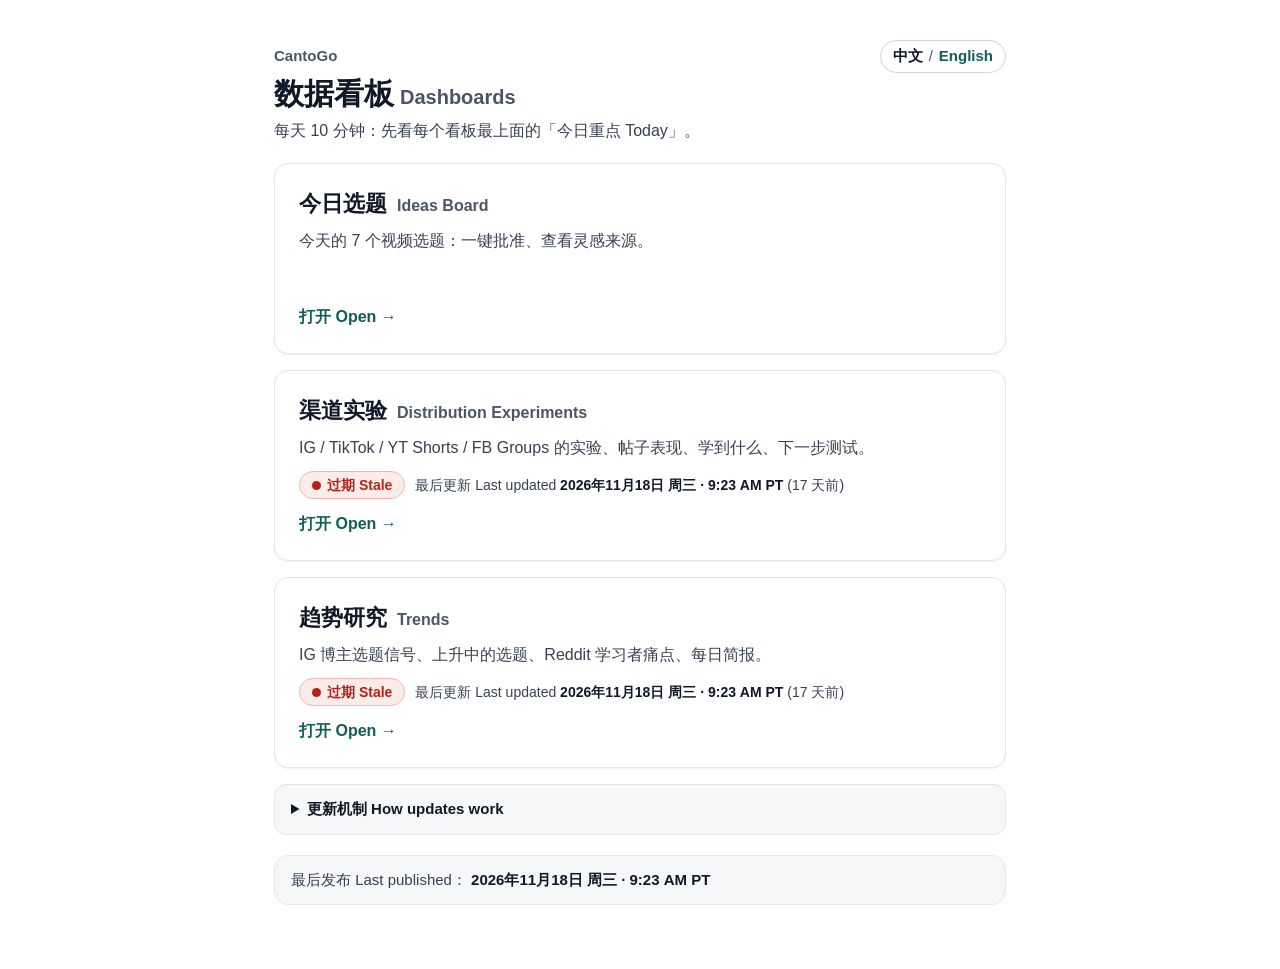
==== index.html @ 431ea329 "Update dashboards 2026-11-18 11:23" ====
<!doctype html>
<html lang="zh-Hans">
<head>
<meta charset="utf-8">
<meta name="robots" content="noindex,nofollow">
<meta name="viewport" content="width=device-width,initial-scale=1">
<link rel="icon" href="data:,">
<meta name="cg-published" content="2026-11-18T09:23:24-08:00">
<meta name="cg-page" content="index">
<title>CantoGo 数据看板 Dashboards</title>
<style>
/* CantoGo shared UI v2 — same block is inlined in both dashboards (trends + distribution) */
:root{
  --bg:#ffffff; --bg2:#f6f7f9; --bg3:#eef1f4; --line:#e2e6eb; --line2:#cfd5dc;
  --text:#111827; --text2:#374151; --muted:#4b5563;            /* muted = 7.6:1 on white */
  --accent:#0f766e; --accent-ink:#115e59; --accent-soft:#e7f5f3;  /* 5.5:1 */
  --hi:#166534; --hi-bg:#dcfce7; --hi-line:#86efac;
  --md:#92400e; --md-bg:#fef3c7; --md-line:#fcd34d;
  --lo:#374151; --lo-bg:#eef1f4; --lo-line:#cfd5dc;
  --red:#b42318; --red-bg:#fdecea; --blue:#1e40af; --blue-bg:#e0e7ff; --violet:#5b21b6; --violet-bg:#ede9fe;
  --r:14px; --shadow:0 1px 2px rgba(16,24,40,.06),0 1px 3px rgba(16,24,40,.04);
  --font:-apple-system,BlinkMacSystemFont,"PingFang SC","Hiragino Sans GB","Microsoft YaHei","Noto Sans CJK SC","Noto Sans SC","Segoe UI",Roboto,"Helvetica Neue",Arial,sans-serif;
}
*{box-sizing:border-box}
html{scroll-padding-top:var(--navh,60px);overflow-x:clip;  /* --navh = live sticky-nav height, set by UI.initNav; section padding-top gives the gap */
  -webkit-text-size-adjust:100%}
@media (prefers-reduced-motion:no-preference){html{scroll-behavior:smooth}}
body{margin:0;background:var(--bg);color:var(--text);font:16px/1.65 var(--font);overflow-x:clip}
a{color:var(--accent-ink);text-decoration:underline;text-underline-offset:2px;text-decoration-color:rgba(15,118,110,.35)}
a:hover{text-decoration-color:currentColor}
:focus-visible{outline:3px solid #5eead4;outline-offset:2px;border-radius:6px}
.wrap{max-width:1120px;margin:0 auto;padding:0 24px}
/* header */
.hdr{padding:28px 0 18px}
.hdr .row{display:flex;flex-wrap:wrap;gap:16px 24px;align-items:flex-start;justify-content:space-between}
.hdr .kicker{font-size:15px;color:var(--muted);font-weight:600}
.hdr h1{margin:2px 0 4px;font-size:30px;line-height:1.25;letter-spacing:-.01em}
.hdr h1 small{font-size:20px;color:var(--muted);font-weight:600;margin-left:6px}
.hdr p.lead{margin:0;color:var(--text2);max-width:640px}
.updated{background:var(--accent-soft);border:1px solid #b7e1db;border-radius:var(--r);padding:12px 16px;min-width:260px}
.updated .l{font-size:14px;color:var(--accent-ink);font-weight:700}
.updated .v{font-size:22px;font-weight:800;line-height:1.3;color:var(--text)}
.updated .s{font-size:14px;color:var(--muted)}
.updated .s.stale{color:var(--red);font-weight:700}
.hdr .links{display:flex;flex-wrap:wrap;gap:8px 18px;margin-top:12px;font-size:15px}
/* sticky nav */
.nav{position:sticky;top:0;z-index:20;background:rgba(255,255,255,.97);backdrop-filter:saturate(1.4) blur(6px);border-bottom:1px solid var(--line);border-top:1px solid var(--line)}
.nav .wrap{display:flex;align-items:center;gap:12px}
.tabs{display:flex;gap:4px;overflow-x:auto;scrollbar-width:none;flex:1;padding:8px 0;touch-action:pan-x pan-y;-webkit-overflow-scrolling:touch}
.tabs::-webkit-scrollbar{display:none}
.tabs a{flex:none;text-decoration:none;color:var(--text2);font-size:15px;font-weight:600;padding:8px 14px;border-radius:999px;white-space:nowrap}
.tabs a:hover{background:var(--bg2)}
.tabs a.on{background:var(--text);color:#fff}
.nav input[type=search]{width:260px;flex:none}
/* sections */
main{padding-bottom:72px}
section.sec{padding-top:44px}
.sec>h2{font-size:24px;line-height:1.3;margin:0 0 6px;letter-spacing:-.01em;display:flex;align-items:baseline;gap:10px;flex-wrap:wrap}
.sec>h2 .en{font-size:17px;color:var(--muted);font-weight:600}
.sec>.sub{color:var(--text2);margin:0 0 18px;max-width:760px}
h3{font-size:19px;line-height:1.35;margin:0}
.muted{color:var(--muted)} .small{font-size:14px} .nowrap{white-space:nowrap}
/* today */
.today{border:2px solid var(--accent);border-radius:18px;padding:22px 24px;background:linear-gradient(180deg,#f0faf8 0,#fff 120px)}
.today>h2{margin:0 0 4px;font-size:26px;display:flex;gap:10px;align-items:baseline;flex-wrap:wrap}
.today>h2 .en{font-size:18px;color:var(--muted);font-weight:600}
.today ol{list-style:none;margin:14px 0 0;padding:0;display:grid;gap:12px}
.today li{display:grid;grid-template-columns:40px 1fr;gap:12px;align-items:start;background:#fff;border:1px solid var(--line);border-radius:12px;padding:14px 16px}
.today .num{width:34px;height:34px;border-radius:50%;background:var(--accent);color:#fff;font-weight:800;display:flex;align-items:center;justify-content:center;font-size:17px}
.lab{font-size:14px;font-weight:700;color:var(--accent-ink);letter-spacing:.02em}
.today .tx{font-size:17px;line-height:1.6;color:var(--text)}
.today .tx b{font-weight:800}
.today .go{font-size:14px;margin-left:6px;white-space:nowrap}
/* KPI */
.kpis{display:grid;grid-template-columns:repeat(auto-fit,minmax(200px,1fr));gap:14px}
.kpi{border:1px solid var(--line);border-radius:var(--r);padding:16px 18px;background:#fff;box-shadow:var(--shadow)}
.kpi .t{font-size:15px;color:var(--text2);font-weight:700}
.kpi .n{font-size:34px;font-weight:800;line-height:1.2;margin:4px 0 2px;letter-spacing:-.02em}
.kpi .d{font-size:14px;color:var(--muted)}
/* cards */
.cards{display:grid;grid-template-columns:repeat(auto-fill,minmax(330px,1fr));gap:16px}
.card{border:1px solid var(--line);border-radius:var(--r);background:#fff;padding:18px 20px;box-shadow:var(--shadow);display:flex;flex-direction:column;gap:10px;min-width:0}
.card .top{display:flex;justify-content:space-between;align-items:flex-start;gap:10px}
.card .top h3 .en{display:block;font-size:15px;color:var(--muted);font-weight:600}
.card .why{color:var(--text2)}
.card.hl{border-left:5px solid var(--accent)}
.stats{display:grid;grid-template-columns:repeat(3,minmax(0,1fr));gap:10px;background:var(--bg2);border-radius:10px;padding:12px}
.stats .v{font-size:20px;font-weight:800;line-height:1.25}
.stats .k{font-size:14px;color:var(--muted);line-height:1.35}
.big{font-size:20px;font-weight:800}
.up{color:var(--hi)} .down{color:var(--red)}
/* badges: color + text + icon, never color alone */
.badge{display:inline-flex;align-items:center;gap:5px;border-radius:999px;padding:3px 11px;font-size:14px;font-weight:700;white-space:nowrap;border:1px solid transparent;line-height:1.45}
.sig-High{background:var(--hi-bg);color:var(--hi);border-color:var(--hi-line)}
.sig-Medium{background:var(--md-bg);color:var(--md);border-color:var(--md-line)}
.sig-Low{background:var(--lo-bg);color:var(--lo);border-color:var(--lo-line)}
.bars{font-size:12px;letter-spacing:-1px}
.b-good{background:var(--hi-bg);color:var(--hi);border-color:var(--hi-line)}
.b-warn{background:var(--md-bg);color:var(--md);border-color:var(--md-line)}
.b-bad{background:var(--red-bg);color:var(--red);border-color:#f5b5ae}
.b-neutral{background:var(--lo-bg);color:var(--lo);border-color:var(--lo-line)}
.b-blue{background:var(--blue-bg);color:var(--blue);border-color:#c7d2fe}
.b-violet{background:var(--violet-bg);color:var(--violet);border-color:#ddd6fe}
.b-new{background:#fee2e2;color:#991b1b;border-color:#fca5a5}
.tags{display:flex;flex-wrap:wrap;gap:6px}
/* tooltip: hover or tap/focus */
.tip{display:inline-flex;align-items:center;justify-content:center;width:20px;height:20px;border-radius:50%;background:var(--bg3);color:var(--text2);font-size:13px;font-weight:800;cursor:help;position:relative;vertical-align:1px;font-style:normal;margin-left:3px}
.tip:hover::after,.tip:focus::after{content:attr(data-tip);position:absolute;left:50%;top:26px;transform:translateX(-50%);width:max-content;max-width:280px;background:var(--text);color:#fff;font-size:14px;font-weight:500;line-height:1.5;padding:9px 12px;border-radius:8px;z-index:30;white-space:normal;text-align:left}
.tip.tip-l::after{left:-6px;transform:none}   /* set by UI JS when the tip is near the left/right edge */
.tip.tip-r::after{left:auto;right:-6px;transform:none}
@media (max-width:640px){  /* phones: tooltip becomes a bottom sheet inside the viewport, never widens the page */
  .tip:hover::after,.tip:focus::after{position:fixed;left:16px;right:16px;top:auto;bottom:16px;transform:none;width:auto;max-width:none;z-index:40;box-shadow:0 4px 16px rgba(0,0,0,.25)}
}
.legend{background:var(--bg2);border:1px solid var(--line);border-radius:12px;padding:12px 16px;font-size:15px;color:var(--text2);margin:0 0 18px}
.legend summary{font-weight:700;color:var(--text);cursor:pointer}
.legend ul{margin:8px 0 0;padding-left:20px}
.legend li{margin:3px 0}
/* toolbar + inputs */
.toolbar{display:flex;flex-wrap:wrap;gap:10px;align-items:center;margin:0 0 16px}
input[type=search],select{max-width:100%;font:inherit;font-size:16px;border:1px solid var(--line2);border-radius:10px;padding:9px 12px;background:#fff;color:var(--text);min-height:44px}
input[type=search]{min-width:220px;flex:1}
.seg{display:inline-flex;border:1px solid var(--line2);border-radius:10px;overflow:hidden}
.seg button{font:inherit;font-size:15px;font-weight:600;border:0;background:#fff;color:var(--text2);padding:9px 14px;cursor:pointer;min-height:44px;border-right:1px solid var(--line2)}
.seg button:last-child{border-right:0}
.seg button.on{background:var(--text);color:#fff}
label.chk{display:inline-flex;gap:8px;align-items:center;font-size:15px;color:var(--text2);cursor:pointer;min-height:44px}
label.chk input{width:18px;height:18px}
.count{font-size:15px;color:var(--muted)}
.btn{font:inherit;font-size:15px;font-weight:700;border:1px solid var(--line2);background:#fff;color:var(--text);border-radius:10px;padding:10px 18px;cursor:pointer;min-height:44px}
.btn:hover{border-color:var(--accent);color:var(--accent-ink)}
.more{display:flex;justify-content:center;margin-top:16px}
/* details */
details.ev{border-top:1px solid var(--line);padding-top:10px}
details.ev summary,details.fold summary{cursor:pointer;font-weight:700;color:var(--accent-ink);font-size:15px;min-height:32px;list-style-position:inside}
details.fold{border:1px solid var(--line);border-radius:var(--r);padding:12px 16px;background:#fff;margin-top:16px}
.evl{list-style:none;margin:10px 0 0;padding:0}
.evl li{padding:10px 0;border-bottom:1px solid var(--bg3);font-size:15px}
.evl li:last-child{border-bottom:0}
.evl .meta{font-size:14px;color:var(--muted)}
.evl h4{margin:12px 0 2px;font-size:14px;color:var(--text2)}
/* tables */
.tw{border:1px solid var(--line);border-radius:var(--r);overflow:auto;background:#fff}
table.t{width:100%;border-collapse:collapse;font-size:15px}
.t th,.t td{text-align:left;padding:11px 14px;border-bottom:1px solid var(--line);vertical-align:top}
.t th{background:var(--bg2);font-weight:700;color:var(--text2);font-size:14px;white-space:nowrap;position:sticky;top:0;z-index:1}
.t th[data-k]{cursor:pointer;user-select:none}
.t th[data-k]::after{content:" ↕";color:#9ca3af}
.t th.asc::after{content:" ↑";color:var(--text)} .t th.desc::after{content:" ↓";color:var(--text)}
.t tr:hover td{background:#fafbfc}
.t td.num{white-space:nowrap;font-variant-numeric:tabular-nums}
/* chart */
.panel{border:1px solid var(--line);border-radius:var(--r);background:#fff;padding:18px 20px;box-shadow:var(--shadow)}
.panel h3{margin-bottom:4px}
.chartbox{position:relative;width:100%;height:320px;overflow:hidden}  /* Chart.js responsive+maintainAspectRatio:false needs a fixed-height parent, else it grows forever */
.chartbox>canvas{display:block}
.chartbox:has(>.empty){height:auto}
.keyrow{display:flex;flex-wrap:wrap;gap:8px 18px;font-size:14px;color:var(--text2);margin:6px 0 10px}
.keyrow i{display:inline-block;width:14px;height:14px;border-radius:3px;margin-right:6px;vertical-align:-2px}
/* lists: horizontal bars without a chart lib */
.hbars{display:grid;gap:8px}
.hbar{display:grid;grid-template-columns:minmax(150px,240px) 1fr 44px;gap:12px;align-items:center;font-size:15px}
.hbar .track,.hbar .fill{display:block}
.hbar .track{background:var(--bg3);border-radius:6px;height:14px;overflow:hidden}
.hbar .fill{background:var(--accent);height:100%;border-radius:6px}
.hbar .n{text-align:right;font-weight:700;font-variant-numeric:tabular-nums}
/* timeline */
.tline{display:grid;gap:14px}
.tline .it{border-left:4px solid var(--line2);padding:4px 0 4px 16px}
.tline .it.good{border-left-color:var(--hi-line)} .tline .it.warn{border-left-color:var(--md-line)} .tline .it.bad{border-left-color:#f5b5ae}
.tline .dt{font-size:14px;color:var(--muted);display:flex;gap:8px;align-items:center;flex-wrap:wrap}
.empty{border:1px dashed var(--line2);border-radius:var(--r);padding:18px;color:var(--text2);background:var(--bg2)}
.note{background:var(--bg2);border-radius:10px;padding:10px 14px;color:var(--text2);font-size:15px}
.callout{background:var(--accent-soft);border-radius:10px;padding:10px 14px;color:var(--accent-ink);font-size:15px}
.grid2{display:grid;grid-template-columns:1fr 1fr;gap:16px}
footer.ft{border-top:1px solid var(--line);margin-top:56px;padding:18px 0 40px;color:var(--muted);font-size:14px}
mark{background:#fef08a;color:inherit;border-radius:3px}
/* post thumbnails (2026-10-10): fixed 4:5 frames (no layout shift); strips scroll sideways only */
.th{flex:none;display:flex;flex-direction:column;gap:6px;width:124px;min-width:0;text-decoration:none;color:var(--text);scroll-snap-align:start}
.th[hidden]{display:none}
.th-f{display:block;position:relative;width:100%;aspect-ratio:4/5;border-radius:10px;overflow:hidden;background:var(--bg3);border:1px solid var(--line)}
.th-f>img{display:block;width:100%;height:100%;object-fit:cover}
a.th:hover .th-f,a.th:focus-visible .th-f{border-color:var(--accent);box-shadow:0 0 0 2px #99e6da}
a.th:focus-visible{outline:none}
.th-meta{display:flex;flex-direction:column;font-size:13px;line-height:1.35;min-width:0}
.th-h{font-weight:700;overflow:hidden;text-overflow:ellipsis;white-space:nowrap}
.th-p{font-weight:700;color:var(--text2)} .th-p.up{color:var(--hi)} .th-p.down{color:var(--red)}
.th-d{color:var(--muted)}
.th-ph{position:absolute;inset:0;display:flex;flex-direction:column;align-items:center;justify-content:center;gap:4px;padding:8px;text-align:center;background:linear-gradient(160deg,#f0faf8,#eef1f4);color:var(--muted)}
.th-ph-i{width:30px;height:30px;border-radius:50%;background:#fff;border:1px solid var(--line2);display:flex;align-items:center;justify-content:center;font-size:12px;color:var(--accent-ink)}
.th-ph-h{font-size:12px;font-weight:700;color:var(--text2);overflow-wrap:anywhere;max-width:100%;line-height:1.3}
.th-ph-n{font-size:11px}
.thstrip{display:flex;gap:10px;overflow-x:auto;overflow-y:hidden;overscroll-behavior-x:contain;scroll-snap-type:x proximity;scroll-padding-inline:2px;padding:2px 2px 10px;max-width:100%;min-width:0;scrollbar-width:thin}
.th-more{flex:none;width:92px;aspect-ratio:4/5;align-self:flex-start;display:flex;flex-direction:column;align-items:center;justify-content:center;gap:2px;border:1px dashed var(--line2);border-radius:10px;background:#fff;color:var(--accent-ink);font:inherit;font-size:13px;font-weight:700;cursor:pointer;line-height:1.35;padding:6px}
.th-more:hover{border-color:var(--accent)} .th-more b{font-size:20px;line-height:1.2} .th-more .e{color:var(--muted);font-weight:600;font-size:12px}
.th-s{width:56px;gap:0} .th-s .th-f{border-radius:8px}
.th-s .th-ph{padding:3px} .th-s .th-ph-i,.th-s .th-ph-n{display:none} .th-s .th-ph-h{font-size:9px}
.pv{display:grid;grid-template-columns:112px minmax(0,1fr);gap:14px;align-items:start}
.pv>.th{width:100%}
.tdpv{display:flex;gap:14px;align-items:flex-start}
.tdpv>.th{width:76px}
.thlab{font-size:14px;color:var(--text2);font-weight:700;margin-bottom:-2px}
@media (max-width:640px){ .th{width:112px} .th-s{width:52px} .pv{grid-template-columns:96px minmax(0,1fr);gap:12px} .tdpv>.th{width:64px} }
/* responsive */
.mobile-only{display:none}
@media (max-width:820px){
  .grid2{grid-template-columns:1fr}
  .nav .wrap{flex-wrap:wrap;gap:0}
  .tabs{flex:1 1 100%;min-width:0}
  .nav input[type=search]{width:100%;margin:0 0 8px}
}
@media (max-width:640px){
  .wrap{padding:0 16px}
  .hdr h1{font-size:25px} .hdr h1 small{display:block;margin:0;font-size:17px}
  .updated{width:100%} .updated .v{font-size:19px}
  .nav input[type=search]{display:none}
  .mobile-only{display:block}
  .today{padding:16px}
  .today li{grid-template-columns:32px 1fr;padding:12px}
  .today .num{width:28px;height:28px;font-size:15px}
  .cards{grid-template-columns:1fr}
  .sec>h2{font-size:22px}
  section.sec{padding-top:36px}
  .kpis{grid-template-columns:1fr 1fr;gap:10px}
  .kpi{padding:12px 14px} .kpi .n{font-size:26px}
  .stats{grid-template-columns:repeat(2,minmax(0,1fr))}
  .hbar{grid-template-columns:1fr 40px;gap:4px 10px}
  .hbar .lbl{grid-column:1/-1}
  /* tables become stacked cards */
  table.t.stack,table.t.stack tbody{display:block;width:100%}
  table.t.stack thead{display:none}
  table.t.stack tr{display:block;border-bottom:1px solid var(--line);padding:10px 4px}
  table.t.stack td{display:grid;grid-template-columns:104px minmax(0,1fr);overflow-wrap:anywhere;gap:10px;border:0;padding:4px 10px}
  table.t.stack td::before{content:attr(data-label);font-size:14px;color:var(--muted);font-weight:700}
  .tw{overflow:visible}
  .toolbar>*{flex:1 1 100%}
  .seg{display:flex} .seg button{flex:1}
}
/* ---- freshness header, data-as-of chips, language toggle, update explainer (i18n 2026-10-11) ---- */
.updated{min-width:290px;max-width:420px}
.updated .fr-top{display:flex;align-items:center;gap:8px;flex-wrap:nowrap;white-space:nowrap;margin-bottom:4px;height:28px}
.updated .v{min-height:1.3em}
.fbadge{display:inline-flex;align-items:center;gap:6px;border-radius:999px;padding:2px 12px;font-size:14px;font-weight:800;line-height:22px;border:1px solid transparent;white-space:nowrap}
.fbadge::before{content:"";width:9px;height:9px;border-radius:50%;background:currentColor}
.fbadge.f-fresh{background:var(--hi-bg);color:var(--hi);border-color:var(--hi-line)}
.fbadge.f-late{background:var(--md-bg);color:var(--md);border-color:var(--md-line)}
.fbadge.f-stale{background:var(--red-bg);color:var(--red);border-color:#f5b5ae}
.fbadge.f-unknown{background:var(--lo-bg);color:var(--lo);border-color:var(--lo-line)}
.updated .ago{font-size:14px;color:var(--text2);min-height:23.1px;min-height:1lh}
.updated .nx{font-size:14px;color:var(--text2);margin-top:6px;border-top:1px dashed #b7e1db;padding-top:6px;min-height:30.1px;min-height:calc(1lh + 7px)}
.updated .nx b{color:var(--text)}
.updated .pend{font-size:13px;color:var(--md);font-weight:700}
.asof{display:flex;flex-wrap:wrap;gap:6px 8px;margin:4px 0 12px;min-height:26px}
.asof .chip{display:inline-flex;align-items:baseline;gap:5px;flex-wrap:wrap;background:var(--bg2);border:1px solid var(--line);border-radius:999px;padding:2px 11px;font-size:13px;line-height:20px;color:var(--text2);max-width:100%}
.asof .chip b{color:var(--text);font-weight:700}
.asof .chip .n{color:var(--muted)}
.hdr .asof{margin:10px 0 0}
.lang{display:inline-flex;align-items:center;gap:6px;border:1px solid var(--line2);border-radius:999px;padding:3px 12px;font-size:15px;font-weight:700;background:#fff;white-space:nowrap}
.lang a{text-decoration:none;color:var(--accent-ink)} .lang a:hover{text-decoration:underline}
.lang [aria-current]{color:var(--text)}
.lang .sep{color:var(--muted);font-weight:400}
.toprow{display:flex;justify-content:space-between;align-items:center;gap:12px;flex-wrap:wrap}
details.howup{background:var(--bg2);border:1px solid var(--line);border-radius:12px;padding:12px 16px;font-size:15px;color:var(--text2);margin:14px 0}
details.howup summary{font-weight:700;color:var(--text);cursor:pointer}
details.howup ul{margin:8px 0 0;padding-left:20px} details.howup li{margin:3px 0}
details.howup p{margin:8px 0 0}
footer.ft details.howup{margin:0 0 12px;font-size:14px}
@media (max-width:640px){ .updated{max-width:none} }
/* English pages: Latin fonts first (CJK fonts render ’ “ ” as full-width), CJK fonts kept as fallback for vocab examples */
html[lang="en"]{--font:-apple-system,BlinkMacSystemFont,"Segoe UI",Roboto,"Helvetica Neue",Arial,"Noto Sans","Liberation Sans","DejaVu Sans","PingFang TC","PingFang SC","Hiragino Sans GB","Microsoft JhengHei","Microsoft YaHei","Noto Sans CJK TC","Noto Sans CJK SC",sans-serif}

/* render gate: see the <head> script; <main> becomes visible once the page script has run */
html.cg-pending main.wrap{visibility:hidden}
/* CLS fix 2026-10-11: #freshBox is filled by UI.freshness after load; its content width differs by language
   (zh date line ~381px vs en ~318px). With a content-sized box the zh header row overflowed (640 + 24 + 415 > 1072)
   and the box wrapped under the title after load (CLS 0.11-0.16). Fixed width = layout decided before JS runs. */
@media (min-width:641px){
  .hdr .row > div:first-child{flex:1 1 360px;min-width:0}
  .hdr .row > .updated{box-sizing:border-box;flex:0 0 430px;width:430px;min-width:0;max-width:none}
}

.lwrap{max-width:780px;margin:0 auto;padding:40px 24px 64px}
.lwrap h1{margin:2px 0 6px;font-size:30px;line-height:1.25} .lwrap h1 small{font-size:20px;color:var(--muted);font-weight:600;margin-left:6px}
p.lead{margin:0 0 18px;color:var(--text2)}
.intro{background:var(--accent-soft);border:1px solid #b7e1db;border-radius:14px;padding:14px 18px;margin:0 0 18px;color:var(--text2)}
.intro p{margin:0 0 8px} .intro p:last-child{margin:0}
a.card{display:block;border:1px solid var(--line);border-radius:14px;padding:22px 24px;margin:16px 0;text-decoration:none;color:inherit;box-shadow:0 1px 2px rgba(16,24,40,.06);transition:border-color .15s}
a.card:hover,a.card:focus-visible{border-color:var(--accent);outline:none;box-shadow:0 0 0 3px #99e6da}
a.card h2{margin:0 0 6px;font-size:22px;display:flex;align-items:baseline;gap:10px;flex-wrap:wrap}
a.card h2 .en{font-size:16px;color:var(--muted);font-weight:600}
a.card p{margin:0;color:var(--text2)}
a.card .go{display:inline-block;margin-top:12px;font-weight:700;color:var(--accent-ink)}
.cfresh{display:flex;flex-wrap:wrap;align-items:center;gap:6px 10px;margin:10px 0 0;font-size:14px;color:var(--text2);min-height:28px}
.cfresh b{color:var(--text)}
.pub{margin-top:20px;background:var(--bg2);border:1px solid var(--line);border-radius:14px;padding:12px 16px;font-size:15px;color:var(--text2)}
.pub b{color:var(--text)}
@media (max-width:640px){.lwrap{padding:28px 16px 48px} .lwrap h1{font-size:25px} .lwrap h1 small{display:block;margin:0;font-size:17px}}
</style>
</head>
<body><div class="lwrap">
<div class="toprow"><div class="kicker" style="font-size:15px;color:var(--muted);font-weight:600">CantoGo</div><span class="lang" data-i18n-allow aria-label="语言 Language"><span aria-current="page" lang="zh-Hans">中文</span><span class="sep">/</span><a href="en/index.html" hreflang="en" lang="en" data-lang-link="en">English</a></span></div>
<h1>数据看板<small>Dashboards</small></h1>

<p class="lead">每天 10 分钟：先看每个看板最上面的「今日重点 Today」。</p>
<a class="card" href="board.html"><h2>今日选题 <span class="en">Ideas Board</span></h2><p>今天的 7 个视频选题：一键批准、查看灵感来源。</p><div class="cfresh"></div><span class="go">打开 Open →</span></a>
<a class="card" href="distribution.html" data-published="2026-11-18T09:23:24-08:00"><h2>渠道实验 <span class="en">Distribution Experiments</span></h2><p>IG / TikTok / YT Shorts / FB Groups 的实验、帖子表现、学到什么、下一步测试。</p><div class="cfresh"></div><span class="go">打开 Open →</span></a>
<a class="card" href="trends.html" data-published="2026-11-18T09:23:24-08:00"><h2>趋势研究 <span class="en">Trends</span></h2><p>IG 博主选题信号、上升中的选题、Reddit 学习者痛点、每日简报。</p><div class="cfresh"></div><span class="go">打开 Open →</span></a>
<details class="howup"><summary>更新机制 How updates work</summary><ul><li><b>每天自动更新（包括周末）</b>：每天 8:58 AM PT 开始运行，通常 9:30 AM PT 左右上线。</li><li><b>每次运行收集</b>：扫描追踪中的 IG 博主新帖；拉取 @canto.go 的帖子和 Insights；收集 Reddit 学习者痛点（Reddit 存档可能延迟 1–3 天，最新的帖子可能晚一两天才出现）；合并 Drive「CantoGo Live」文件夹里 Google Sheets 的手动修改；然后重新生成中文和英文看板并发布。</li><li><b>在 CantoGo Live Sheets 里的修改</b>会在下一次运行后出现在看板上（通常是第二天早上）。</li><li><b>周末发的帖子</b>会在第二天早上的运行中收进来（周末也照常运行）。</li><li><b>新鲜度标记</b>：<span class="fbadge f-fresh">最新 Fresh</span> 最近一次每日运行之后已发布；<span class="fbadge f-late">延迟 Late</span> 今天的运行超时 3 小时以上；<span class="fbadge f-stale">过期 Stale</span> 错过 2 次或以上每日运行。每个区块的「数据截至」标签显示底层数据的真实时间。</li></ul></details>
<div class="pub">最后发布 Last published： <b id="pubAt">2026年11月18日 周三 · 9:23 AM PT</b></div>
</div>
<script>
/* CantoGo shared UI helpers v2 — same block is inlined in both dashboards */
const UI = (() => {
  const esc = s => String(s ?? "").replace(/[&<>"']/g, c => ({"&":"&amp;","<":"&lt;",">":"&gt;",'"':"&quot;","'":"&#39;"}[c]));
  const fmtN = n => { if (n == null || n === "" || isNaN(+n)) return "—"; n = +n; if (Math.abs(n) >= 1e6) return (n/1e6).toFixed(1).replace(/\.0$/,"")+"M"; if (Math.abs(n) >= 1e4) return Math.round(n/1e3)+"K"; if (Math.abs(n) >= 1e3) return (n/1e3).toFixed(1).replace(/\.0$/,"")+"K"; return String(Math.round(n*100)/100); };
  const snip = (s, n) => { s = String(s || ""); return s.length > n ? s.slice(0, n-1) + "…" : s; };
  const tip = t => `<i class="tip" tabindex="0" role="note" aria-label="${esc(t)}" data-tip="${esc(t)}">?</i>`;
  /* page language, set by assemble.py from i18n.json ("zh" | "en") */
  const LANG = "zh", EN = LANG === "en";
  /* ratio vs a baseline (1.0 = usual) → plain words */
  const vsTxt = (x, who) => {
    if (x == null || isNaN(+x)) return "—";
    /*i18n-keep*/x = +x; who = who || (EN ? "usual" : "平时");
    const p = Math.round((x - 1) * 100);
    if (EN) {
      if (x >= 2) return `${x.toFixed(1).replace(/\.0$/,"")}× ${who}`;
      if (p === 0) return `same as ${who}`;
      return p > 0 ? `${p}% above ${who}` : `${-p}% below ${who}`;
    }
    /*i18n-keep*/if (x >= 2) return `是${who}的 ${x.toFixed(1).replace(/\.0$/,"")} 倍`;
    /*i18n-keep*/if (p === 0) return `和${who}持平`;
    /*i18n-keep*/return p > 0 ? `比${who}高 ${p}%` : `比${who}低 ${-p}%`;
  };
  const vsCls = x => x == null ? "" : (+x >= 1.15 ? "up" : (+x <= 0.85 ? "down" : ""));
  /*i18n-keep*/const SIG = {High:["强","High","▮▮▮"], Medium:["中","Medium","▮▮▯"], Low:["弱","Low","▮▯▯"]};
  const sigBadge = s => { const m = SIG[s] || SIG.Low; return `<span class="badge sig-${esc(s in SIG ? s : "Low")}" title="信号强度 signal strength"><span class="bars" aria-hidden="true">${m[2]}</span>${EN ? m[1] : m[0] + " " + m[1]}</span>`; };
  const badge = (txt, cls) => txt ? `<span class="badge ${cls || "b-neutral"}">${esc(txt)}</span>` : "";
  /* ---- time in Pacific Time + freshness (i18n 2026-10-11) ----
     Schedule: the routine runs EVERY DAY (weekends included) at 8:58 AM PT; pages are usually live by ~9:30 AM PT.
     Badge rule (same text is shown in the tooltip):
       a daily run counts as done when the page was published at/after that day's 8:58 AM PT start;
       a run is "missed" once it is more than 3 h past its ~9:30 AM PT target (i.e. after ~12:30 PM PT) without a publish;
       Fresh = no missed run (published since the most recent daily window; a run < 3 h overdue still counts as Fresh, "pending")
       Late  = exactly 1 missed run (today's run > 3 h overdue)
       Stale = 2+ missed runs. */
  const TZ = "America/Los_Angeles";
  const RUN = {h: 8, m: 58}, LIVE = {h: 9, m: 30}, GRACE_H = 3;
  const _ptFmt = new Intl.DateTimeFormat("en-US", {timeZone: TZ, year: "numeric", month: "numeric", day: "numeric", hour: "numeric", minute: "numeric", hourCycle: "h23", weekday: "short"});
  const WD = ["Sun", "Mon", "Tue", "Wed", "Thu", "Fri", "Sat"];
  function ptParts(d) {
    const o = {}; _ptFmt.formatToParts(d).forEach(p => { o[p.type] = p.value; });
    return {y: +o.year, mo: +o.month, d: +o.day, h: +o.hour % 24, mi: +o.minute, wd: WD.indexOf(o.weekday)};
  }
  /* PT wall-clock → Date (tries PDT/PST offsets; robust across DST) */
  function ptDate(y, mo, d, h, mi) {
    for (const off of [7, 8]) { const t = new Date(Date.UTC(y, mo - 1, d, h + off, mi)); const p = ptParts(t); if (p.h === h && p.d === d) return t; }
    return new Date(Date.UTC(y, mo - 1, d, h + 7, mi));
  }
  const addDays = (p, n) => { const t = new Date(Date.UTC(p.y, p.mo - 1, p.d + n)); return {y: t.getUTCFullYear(), mo: t.getUTCMonth() + 1, d: t.getUTCDate()}; };
  const parseT = v => { if (!v) return null; if (v instanceof Date) return v; const s = String(v);
    if (/^\d{4}-\d\d-\d\d$/.test(s)) { const [y, mo, d] = s.split("-").map(Number); return ptDate(y, mo, d, 12, 0); }   /* date only → noon PT */
    const m = s.match(/^(\d{4})-(\d\d)-(\d\d)[ T](\d\d):(\d\d)(?::\d\d)?\s*PT$/); if (m) return ptDate(+m[1], +m[2], +m[3], +m[4], +m[5]);
    const d = new Date(s); return isNaN(d) ? null : d; };
  /*i18n-keep*/const MON = ["Jan", "Feb", "Mar", "Apr", "May", "Jun", "Jul", "Aug", "Sep", "Oct", "Nov", "Dec"], WDZ = "日一二三四五六";
  const hm = p => `${(p.h % 12) || 12}:${String(p.mi).padStart(2, "0")} ${p.h < 12 ? "AM" : "PM"}`;
  /* fmtPT(date, {time: true|false, year: true|false}) */
  function fmtPT(d, o) {
    o = Object.assign({time: true, year: true}, o || {}); const p = ptParts(d);
    if (EN) return `${WD[p.wd]}, ${MON[p.mo - 1]} ${p.d}${o.year ? ", " + p.y : ""}${o.time ? ", " + hm(p) + " PT" : ""}`;
    /*i18n-keep*/return `${o.year ? p.y + "年" : ""}${p.mo}月${p.d}日 周${WDZ[p.wd]}${o.time ? " · " + hm(p) + " PT" : ""}`;
  }
  const fmtDay = s => { const d = parseT(s); return d ? fmtPT(d, {time: false, year: false}) : String(s || "—"); };
  function ago(d, now) {
    if (!d || isNaN(d)) return "";
    const mins = Math.max(0, ((now || new Date()) - d) / 6e4), h = mins / 60;
    if (EN) { if (mins < 60) return mins < 2 ? "just now" : `${Math.round(mins)} minutes ago`;
      if (h < 48) { const n = Math.round(h); return `${n} hour${n === 1 ? "" : "s"} ago`; }
      const n = Math.floor(h / 24); return `${n} days ago`; }
    /*i18n-keep*/if (mins < 60) return mins < 2 ? "刚刚" : `${Math.round(mins)} 分钟前`;
    /*i18n-keep*/if (h < 48) return `${Math.round(h)} 小时前`;
    /*i18n-keep*/return `${Math.floor(h / 24)} 天前`;
  }
  /* core rule; returns {state: fresh|late|stale|unknown, missed, pending, next, lastTarget} */
  function freshState(pub, now) {
    now = now || new Date(); pub = parseT(pub);
    const n = ptParts(now), today = {y: n.y, mo: n.mo, d: n.d};
    const tgt = p => ptDate(p.y, p.mo, p.d, LIVE.h, LIVE.m), start = p => ptDate(p.y, p.mo, p.d, RUN.h, RUN.m);
    const todayT = tgt(today), tomorrow = addDays(today, 1);
    let day = now >= todayT ? today : addDays(today, -1);   // most recent daily window whose ~9:30 target has passed
    const lastTarget = tgt(day);
    if (!pub) return {state: "unknown", missed: 0, pending: false, next: now < todayT ? todayT : tgt(tomorrow), lastTarget};
    let missed = 0, pending = false;
    for (let k = 0; k < 60 && start(day) > pub; k++, day = addDays(day, -1)) {
      if (now - tgt(day) >= GRACE_H * 36e5) missed++; else pending = true;
    }
    const next = pending ? lastTarget : (now < todayT && pub < start(today) ? todayT : tgt(tomorrow));
    return {state: missed >= 2 ? "stale" : missed === 1 ? "late" : "fresh", missed, pending, next, lastTarget};
  }
  const FL = {fresh: "最新 Fresh", late: "延迟 Late", stale: "过期 Stale", unknown: "未知 Unknown"};
  const freshBadge = (pub, now) => { const st = freshState(pub, now); return `<span class="fbadge f-${st.state}">${FL[st.state]}</span>`; };
  /* header block: <div class="updated" id="freshBox" data-published="ISO"> with .fr-top/.v/.ago/.nx children */
  function freshness(box) {
    if (!box) return;
    const meta = document.querySelector('meta[name="cg-published"]');
    const pubS = box.dataset.published || (meta && meta.content);
    const pub = parseT(pubS), now = new Date(), st = freshState(pub, now);
    const q = s => box.querySelector(s);
    q(".fr-top").innerHTML = `<span class="fbadge f-${st.state}" id="freshBadge" data-state="${st.state}">${FL[st.state]}</span>${tip("新鲜度规则：每天 8:58 AM PT 自动运行（包括周末），通常 9:30 AM PT 左右上线。最新 = 最近一次每日运行之后已经发布（运行超时不到 3 小时仍算最新，显示“今天的更新进行中”）；延迟 = 今天的运行超时 3 小时以上（约 12:30 PM PT 后还没有新发布）；过期 = 错过 2 次或以上每日运行。")}` +
      (st.pending ? ` <span class="pend">今天的更新进行中</span>` : "");   /* on the badge row: keeps the box height fixed (no layout shift) */
    q(".v").textContent = pub ? fmtPT(pub) : "—";
    q(".v").dataset.iso = pub ? pub.toISOString() : "";
    q(".ago").textContent = pub ? `(${ago(pub, now)})` : "";
    const nd = st.next, np = ptParts(nd), sameDay = ptParts(now).d === np.d;
    /*i18n-keep*/q(".nx").innerHTML = `下次更新 <b data-iso="${nd.toISOString()}">${EN ? `${sameDay ? "today, " : ""}${WD[np.wd]}, ${MON[np.mo - 1]} ${np.d} ~9:30 AM PT` : `${sameDay ? "今天 " : ""}${np.mo}月${np.d}日 周${WDZ[np.wd]} 约 9:30 AM PT`}</b>`;
    box.dataset.state = st.state;
  }
  /* "Data as of" chips: items = [[label, valueText, note]] */
  const asof = (el, items) => { if (typeof el === "string") el = document.getElementById(el); if (!el) return;
    el.innerHTML = items.filter(x => x && x[1]).map(x => `<span class="chip">数据截至 <b>${esc(x[0])}</b> ${esc(x[1])}${x[2] ? ` <span class="n">${esc(x[2])}</span>` : ""}</span>`).join(""); };
  /* sticky tabs: highlight the section in view.
     Scroll-safe (2026-10-10 fix): never calls scrollIntoView/scrollTo on the document while the user scrolls.
     The old IntersectionObserver version called a.scrollIntoView() on every section change; with
     html{scroll-behavior:smooth} that started a programmatic root scroll which cancelled wheel/touch
     momentum and pulled the page back (stuck + jumping). Now: passive scroll listener, rAF-throttled,
     only toggles classes and scrolls the .tabs strip itself (horizontal, its own scroller). */
  function initNav() {
    const nav = document.querySelector(".nav"), tabs = document.querySelector(".tabs");
    if (!nav || !tabs) return;
    const links = [...tabs.querySelectorAll("a")];
    const secs = [];
    links.forEach(a => { const s = document.getElementById(a.getAttribute("href").slice(1)); if (s) secs.push([s, a]); else a.remove(); });
    const root = document.documentElement;
    const setNavH = () => root.style.setProperty("--navh", Math.round(nav.getBoundingClientRect().height) + "px");
    setNavH();
    if (window.ResizeObserver) new ResizeObserver(setNavH).observe(nav); else addEventListener("resize", setNavH);
    let cur = null, ticking = false, pinned = null;
    function activate(a) {
      if (a === cur) return;
      if (cur) cur.classList.remove("on");
      cur = a; if (!a) return;
      a.classList.add("on");
      // keep the active pill visible inside the horizontal strip only (never touches window scroll)
      const l = a.offsetLeft - tabs.offsetLeft, r = l + a.offsetWidth;
      if (l < tabs.scrollLeft || r > tabs.scrollLeft + tabs.clientWidth)
        tabs.scrollTo({left: Math.max(0, l - 16), behavior: "auto"});
    }
    function update() {
      ticking = false;
      const line = nav.getBoundingClientRect().bottom + 24;
      let a = secs.length ? secs[0][1] : null;
      for (const [s, l] of secs) { if (s.getBoundingClientRect().top <= line) a = l; else break; }
      if (pinned) a = pinned;   // a tab jump is in progress or landed: keep the clicked tab until the user scrolls by hand
      else if (secs.length && innerHeight + scrollY >= root.scrollHeight - 2) {   // at the very bottom: last visible section
        for (const [s, l] of secs) if (s.getBoundingClientRect().top < innerHeight) a = l;
      }
      activate(a);
    }
    /* Instant jump under the sticky nav. Native #hash + smooth scroll undershoots on tall
       pages (distribution) when earlier sections still layout-shift during the animation —
       landing the h2 ~300px too low. preventDefault + scrollTo(instant) is reliable. */
    function jumpTo(a, pushHash) {
      if (!a) return;
      const id = (a.getAttribute("href") || "").slice(1);
      const s = id && document.getElementById(id);
      if (!s) return;
      pinned = a; activate(a);
      const navh = Math.round(nav.getBoundingClientRect().height);
      const y = Math.max(0, Math.round(s.getBoundingClientRect().top + scrollY - navh));
      window.scrollTo({top: y, behavior: "instant"});
      if (pushHash) {   // 2026-10-14 fix: the old `history.state !== null` guard was always false on a fresh load, so the hash was never pushed (nav_jump / back_fwd QA fails)
        const url = location.pathname + location.search + "#" + id;
        if (location.hash !== "#" + id) history.pushState(null, "", url);
      }
    }
    tabs.addEventListener("click", e => {
      const a = e.target.closest("a"); if (!a) return;
      e.preventDefault();
      jumpTo(a, true);
    });
    addEventListener("hashchange", () => {
      const a = tabs.querySelector(`a[href="${CSS.escape(location.hash)}"]`);
      if (a) jumpTo(a, false);
    });
    addEventListener("popstate", () => {
      const a = location.hash ? tabs.querySelector(`a[href="${CSS.escape(location.hash)}"]`) : secs[0] && secs[0][1];
      if (a) jumpTo(a, false);
    });
    ["wheel", "touchstart", "keydown"].forEach(t => addEventListener(t, () => { pinned = null; }, {passive: true}));
    const onScroll = () => { if (!ticking) { ticking = true; requestAnimationFrame(update); } };
    addEventListener("scroll", onScroll, {passive: true});
    addEventListener("resize", onScroll, {passive: true});
    update();
    // Initial hash (e.g. distribution.html#hyps) after layout — rAF so --navh is set
    if (location.hash) requestAnimationFrame(() => {
      const a = tabs.querySelector(`a[href="${CSS.escape(location.hash)}"]`);
      if (a) jumpTo(a, false);
    });
  }
  /* after "Show less" the list shrinks; if its top is now above the viewport, bring it back under the sticky nav (instant, one-shot) */
  function keepInView(el) {
    const navh = (document.querySelector(".nav") || {offsetHeight: 0}).offsetHeight;
    const top = el.getBoundingClientRect().top;
    if (top < navh) window.scrollTo({top: Math.max(0, scrollY + top - navh - 12), behavior: "instant"});
  }
  /* sortable + searchable + paged table; stacks into cards on phones */
  function table(o) {
    // o: {el, cols:[{k,label,render,num,sort:false,tip}], rows, page, sort:{k,d}, empty, count}
    const st = {k: (o.sort||{}).k, d: (o.sort||{}).d || -1, shown: o.page || 20, q: ""};
    const el = typeof o.el === "string" ? document.getElementById(o.el) : o.el;
    el.innerHTML = `<div class="tw"><table class="t stack"><thead><tr>${o.cols.map(c => `<th ${c.sort === false ? "" : `data-k="${esc(c.k)}"`} scope="col">${esc(c.label)}${c.tip ? tip(c.tip) : ""}</th>`).join("")}</tr></thead><tbody></tbody></table></div><div class="more"></div>`;
    const tb = el.querySelector("tbody"), more = el.querySelector(".more");
    el.querySelectorAll("th[data-k]").forEach(th => th.addEventListener("click", e => { if (e.target.closest(".tip")) return; const k = th.dataset.k; st.d = st.k === k ? -st.d : -1; st.k = k; draw(); }));
    function rows() {
      let r = (typeof o.rows === "function" ? o.rows() : o.rows).filter(x => !st.q || JSON.stringify(x).toLowerCase().includes(st.q));
      if (st.k) { const col = o.cols.find(c => c.k === st.k) || {}; const val = col.val || (x => x[st.k]);
        r = r.slice().sort((a, b) => { const x = val(a), y = val(b); if (x == null || x === "") return 1; if (y == null || y === "") return -1; return (typeof x === "number" && typeof y === "number" ? x - y : String(x).localeCompare(String(y))) * st.d; }); }
      return r;
    }
    function draw() {
      const r = rows();
      el.querySelectorAll("th[data-k]").forEach(th => { th.classList.remove("asc","desc"); if (th.dataset.k === st.k) th.classList.add(st.d > 0 ? "asc" : "desc"); });
      tb.innerHTML = r.slice(0, st.shown).map(x => `<tr>${o.cols.map(c => `<td data-label="${esc(c.label)}"${c.num ? ' class="num"' : ""}>${c.render ? c.render(x) : esc(x[c.k])}</td>`).join("")}</tr>`).join("") || `<tr><td colspan="${o.cols.length}" class="muted">${esc(o.empty || "没有结果 No match")}</td></tr>`;
      const left = r.length - st.shown;
      more.innerHTML = left > 0 ? `<button class="btn" type="button">显示更多 Show ${Math.min(left, o.page || 20)} more <span class="muted">（还有 ${left} 条 / ${r.length}）</span></button>` + (left > (o.page||20) ? ` <button class="btn" type="button" data-all="1">全部显示 Show all</button>` : "") : (r.length > (o.page || 20) ? `<button class="btn" type="button" data-less="1">收起 Show less</button>` : "");
      more.querySelectorAll("button").forEach(b => b.onclick = () => { if (b.dataset.less) { st.shown = o.page || 20; draw(); keepInView(el); } else { st.shown = b.dataset.all ? 1e9 : st.shown + (o.page || 20); draw(); } });
      if (o.count) o.count(r.length);
    }
    draw();
    return { draw, search(q) { st.q = String(q || "").trim().toLowerCase(); st.shown = o.page || 20; draw(); } };
  }
  /* card list with show-more */
  function list(o) {
    // o: {el, items: fn|array, render, page, empty, count, cls}
    const el = typeof o.el === "string" ? document.getElementById(o.el) : o.el;
    const pg = o.page || 6; let shown = pg;
    function draw(reset) {
      if (reset) shown = pg;
      const items = typeof o.items === "function" ? o.items() : o.items;
      el.innerHTML = items.length ? `<div class="${o.cls || "cards"}">${items.slice(0, shown).map(o.render).join("")}</div>` : `<div class="empty">${esc(o.empty || "没有结果 No match")}</div>`;
      const left = items.length - shown;
      if (left > 0 || items.length > pg) {
        const m = document.createElement("div"); m.className = "more";
        m.innerHTML = left > 0 ? `<button class="btn" type="button" data-n="1">显示更多 Show ${Math.min(left, pg * 2)} more <span class="muted">（还有 ${left} 个 / ${items.length}）</span></button>` + (left > pg * 2 ? ` <button class="btn" type="button" data-all="1">全部显示 Show all</button>` : "") : `<button class="btn" type="button" data-less="1">收起 Show less</button>`;
        m.querySelectorAll("button").forEach(b => b.onclick = () => { if (b.dataset.less) { shown = pg; draw(); keepInView(el); } else { shown = b.dataset.all ? items.length : shown + pg * 2; draw(); } });
        el.appendChild(m);
      }
      if (o.count) o.count(items.length);
    }
    draw();
    return { draw };
  }
  /* tooltips: anchor to the left/right when centring would push the bubble off-screen (desktop; phones use a bottom sheet in CSS) */
  function placeTip(e) {
    const t = e.target && e.target.closest && e.target.closest(".tip"); if (!t) return;
    t.classList.remove("tip-l", "tip-r");
    const r = t.getBoundingClientRect(), W = document.documentElement.clientWidth, half = 150;
    if (r.left + r.width / 2 - half < 8) t.classList.add("tip-l");
    else if (r.left + r.width / 2 + half > W - 8) t.classList.add("tip-r");
  }
  document.addEventListener("pointerover", placeTip, {passive: true});
  document.addEventListener("focusin", placeTip);
  /* ---- post thumbnails (2026-10-10) ----
     Each page embeds D.thumbs = {shortcode: [w, h]}, built by its generator from /workspace/pages/thumbs/manifest.json
     (only width/height; no manifest internals). Images load from the RELATIVE path thumbs/<shortcode>.jpg, which
     publish.sh copies next to the pages. Every <img> has width/height + a fixed 4:5 frame (no layout shift),
     loading="lazy" and decoding="async". Strips are plain overflow-x scrollers: no wheel/touch listeners at all. */
  const SC_RE = /instagram\.com\/(?:[^\/?#]+\/)?(?:p|reel|reels|tv)\/([A-Za-z0-9_-]+)/;
  const shortcode = u => { const m = SC_RE.exec(String(u || "")); return m ? m[1] : null; };
  let THUMBS = {};
  const setThumbs = t => { THUMBS = t || {}; };
  const hasThumb = u => { const sc = shortcode(u); return !!(sc && THUMBS[sc]); };
  const thumbPh = h => `<span class="th-ph" aria-hidden="true"><span class="th-ph-i">▶</span><span class="th-ph-h">${esc(h || "Instagram")}</span><span class="th-ph-n">暂无预览</span></span>`;
  /* o: {url, handle, date, perf, perfCls, extra, size: "s"|"m", meta: false to hide the caption lines, hidden} */
  function thumb(o) {
    const sc = shortcode(o.url), t = sc && THUMBS[sc], h = String(o.handle || "");
    const media = t ? `<img class="th-img" src="thumbs/${encodeURIComponent(sc)}.jpg" width="${+t[0]}" height="${+t[1]}" loading="lazy" decoding="async" alt="${esc(h + " " + (o.date || "") + " 帖子预览 post preview")}">` : thumbPh(h);
    const meta = o.meta === false ? "" : `<span class="th-meta"><b class="th-h">${esc(h)}</b>${o.perf ? `<span class="th-p ${o.perfCls || ""}">${esc(o.perf)}</span>` : ""}<span class="th-d">${esc([o.date, o.extra].filter(Boolean).join(" · "))}</span></span>`;
    const link = o.url ? ` href="${esc(o.url)}" target="_blank" rel="noopener" title="${esc("在 Instagram 打开 Open on Instagram · " + h)}"` : "";
    return `<${o.url ? "a" : "div"} class="th th-${o.size || "m"}${t ? "" : " th-missing"}"${link}${o.hidden ? " hidden" : ""}><span class="th-f">${media}</span>${meta}</${o.url ? "a" : "div"}>`;
  }
  /* horizontal strip: first `visible` thumbnails shown, the rest behind a "show more" tile (hidden = not loaded) */
  function strip(items, o) {
    o = o || {}; const n = o.visible || 6;
    if (!items.length) return o.empty ? `<div class="small muted">${esc(o.empty)}</div>` : "";
    const rest = items.length - n;
    return `<div class="thstrip" aria-label="${esc(o.label || "帖子预览 Post previews")}">${items.map((x, i) => thumb(Object.assign({}, x, {hidden: i >= n}))).join("")}` +
      (rest > 0 ? `<button type="button" class="th-more" aria-expanded="false" data-v="${n}" data-n="${rest}"><span class="a">显示更多</span><b>+${rest}</b><span class="e">show more</span></button>` : "") + `</div>`;
  }
  document.addEventListener("click", e => {
    const b = e.target.closest && e.target.closest(".th-more"); if (!b) return;
    const open = b.getAttribute("aria-expanded") !== "true", v = +b.dataset.v || 6;
    b.parentElement.querySelectorAll(".th").forEach((t, i) => { if (i >= v) t.hidden = !open; });
    b.setAttribute("aria-expanded", String(open));
    b.innerHTML = open ? `<span class="a">收起</span><b>−</b><span class="e">show less</span>` : `<span class="a">显示更多</span><b>+${esc(b.dataset.n)}</b><span class="e">show more</span>`;
  });
  /* a thumbnail file that fails to load becomes the same-size placeholder (frame keeps its size → no shift) */
  document.addEventListener("error", e => {
    const im = e.target; if (!im || !im.classList || !im.classList.contains("th-img")) return;
    const th = im.closest(".th"); if (th) { th.classList.add("th-missing"); th.dataset.broken = "1"; }
    im.outerHTML = thumbPh(th ? (th.querySelector(".th-h") || {}).textContent || "" : "");
  }, true);
  return { LANG, EN, shortcode, setThumbs, hasThumb, thumb, strip, esc, fmtN, snip, tip, vsTxt, vsCls, sigBadge, badge, ago, freshness, freshState, freshBadge, fmtPT, fmtDay, parseT, ptParts, asof, initNav, table, list };
})();

</script>
<script>
(function () {
  "use strict";
  /* each card: last-updated time + freshness badge (same rule as the dashboard headers) */
  document.querySelectorAll("a.card[data-published]").forEach(a => {
    const d = UI.parseT(a.dataset.published), el = a.querySelector(".cfresh");
    if (!d) { el.innerHTML = UI.freshBadge(null); return; }
    el.innerHTML = `${UI.freshBadge(d)}<span>最后更新 Last updated <b data-iso="${d.toISOString()}">${UI.esc(UI.fmtPT(d))}</b> (${UI.esc(UI.ago(d))})</span>`;
  });
  const m = document.querySelector('meta[name="cg-published"]'), d = m && UI.parseT(m.content);
  if (d) document.getElementById("pubAt").textContent = UI.fmtPT(d);
})();
</script>
</body></html>
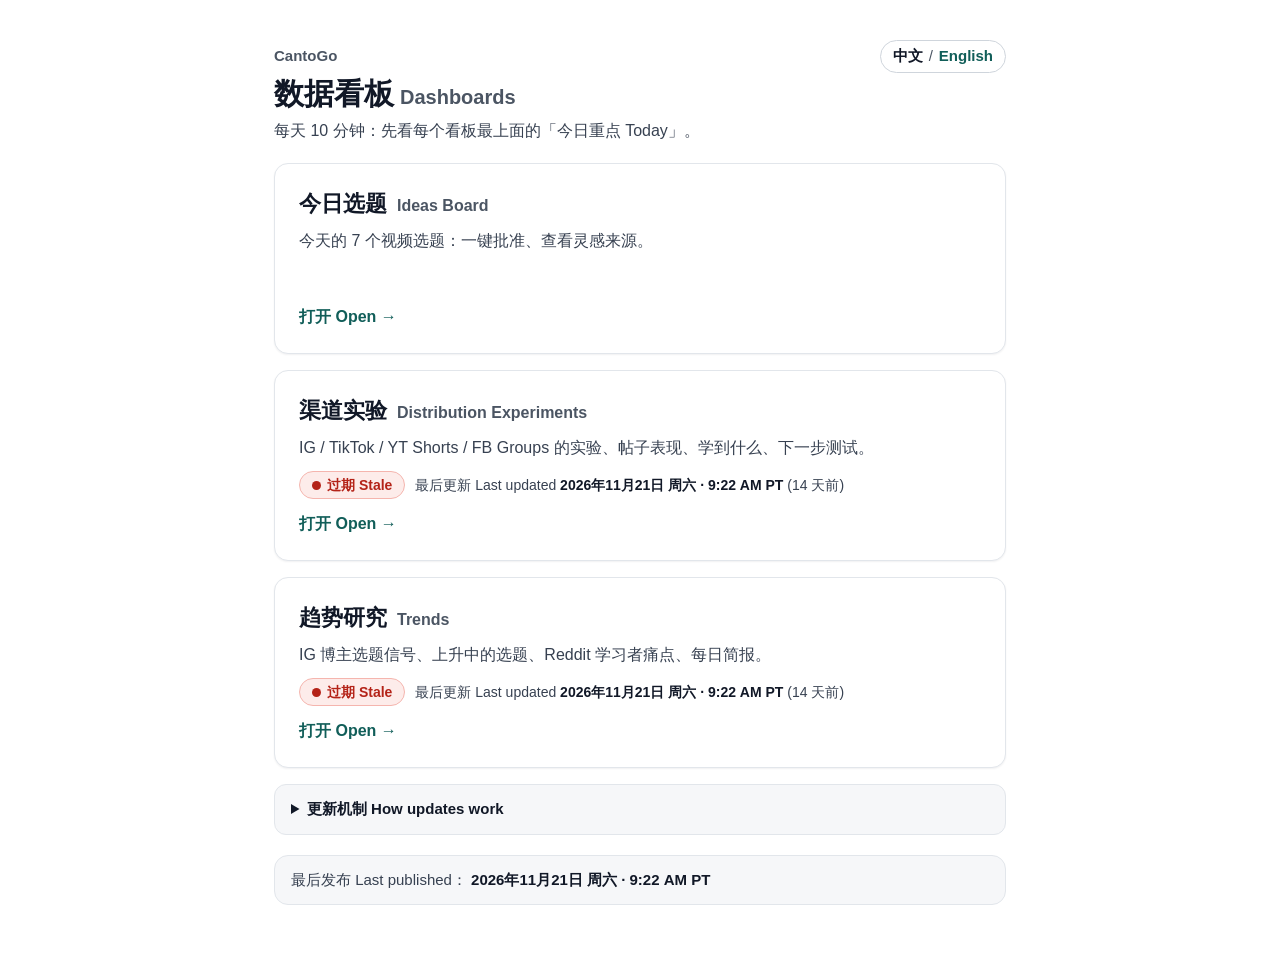
==== commit e8c0223a: "Update dashboards 2026-11-21 11:22" ====
--- a/index.html
+++ b/index.html
@@ -5,7 +5,7 @@
 <meta name="robots" content="noindex,nofollow">
 <meta name="viewport" content="width=device-width,initial-scale=1">
 <link rel="icon" href="data:,">
-<meta name="cg-published" content="2026-11-18T09:23:24-08:00">
+<meta name="cg-published" content="2026-11-21T09:22:49-08:00">
 <meta name="cg-page" content="index">
 <title>CantoGo 数据看板 Dashboards</title>
 <style>
@@ -302,10 +302,10 @@
 
 <p class="lead">每天 10 分钟：先看每个看板最上面的「今日重点 Today」。</p>
 <a class="card" href="board.html"><h2>今日选题 <span class="en">Ideas Board</span></h2><p>今天的 7 个视频选题：一键批准、查看灵感来源。</p><div class="cfresh"></div><span class="go">打开 Open →</span></a>
-<a class="card" href="distribution.html" data-published="2026-11-18T09:23:24-08:00"><h2>渠道实验 <span class="en">Distribution Experiments</span></h2><p>IG / TikTok / YT Shorts / FB Groups 的实验、帖子表现、学到什么、下一步测试。</p><div class="cfresh"></div><span class="go">打开 Open →</span></a>
-<a class="card" href="trends.html" data-published="2026-11-18T09:23:24-08:00"><h2>趋势研究 <span class="en">Trends</span></h2><p>IG 博主选题信号、上升中的选题、Reddit 学习者痛点、每日简报。</p><div class="cfresh"></div><span class="go">打开 Open →</span></a>
+<a class="card" href="distribution.html" data-published="2026-11-21T09:22:49-08:00"><h2>渠道实验 <span class="en">Distribution Experiments</span></h2><p>IG / TikTok / YT Shorts / FB Groups 的实验、帖子表现、学到什么、下一步测试。</p><div class="cfresh"></div><span class="go">打开 Open →</span></a>
+<a class="card" href="trends.html" data-published="2026-11-21T09:22:49-08:00"><h2>趋势研究 <span class="en">Trends</span></h2><p>IG 博主选题信号、上升中的选题、Reddit 学习者痛点、每日简报。</p><div class="cfresh"></div><span class="go">打开 Open →</span></a>
 <details class="howup"><summary>更新机制 How updates work</summary><ul><li><b>每天自动更新（包括周末）</b>：每天 8:58 AM PT 开始运行，通常 9:30 AM PT 左右上线。</li><li><b>每次运行收集</b>：扫描追踪中的 IG 博主新帖；拉取 @canto.go 的帖子和 Insights；收集 Reddit 学习者痛点（Reddit 存档可能延迟 1–3 天，最新的帖子可能晚一两天才出现）；合并 Drive「CantoGo Live」文件夹里 Google Sheets 的手动修改；然后重新生成中文和英文看板并发布。</li><li><b>在 CantoGo Live Sheets 里的修改</b>会在下一次运行后出现在看板上（通常是第二天早上）。</li><li><b>周末发的帖子</b>会在第二天早上的运行中收进来（周末也照常运行）。</li><li><b>新鲜度标记</b>：<span class="fbadge f-fresh">最新 Fresh</span> 最近一次每日运行之后已发布；<span class="fbadge f-late">延迟 Late</span> 今天的运行超时 3 小时以上；<span class="fbadge f-stale">过期 Stale</span> 错过 2 次或以上每日运行。每个区块的「数据截至」标签显示底层数据的真实时间。</li></ul></details>
-<div class="pub">最后发布 Last published： <b id="pubAt">2026年11月18日 周三 · 9:23 AM PT</b></div>
+<div class="pub">最后发布 Last published： <b id="pubAt">2026年11月21日 周六 · 9:22 AM PT</b></div>
 </div>
 <script>
 /* CantoGo shared UI helpers v2 — same block is inlined in both dashboards */
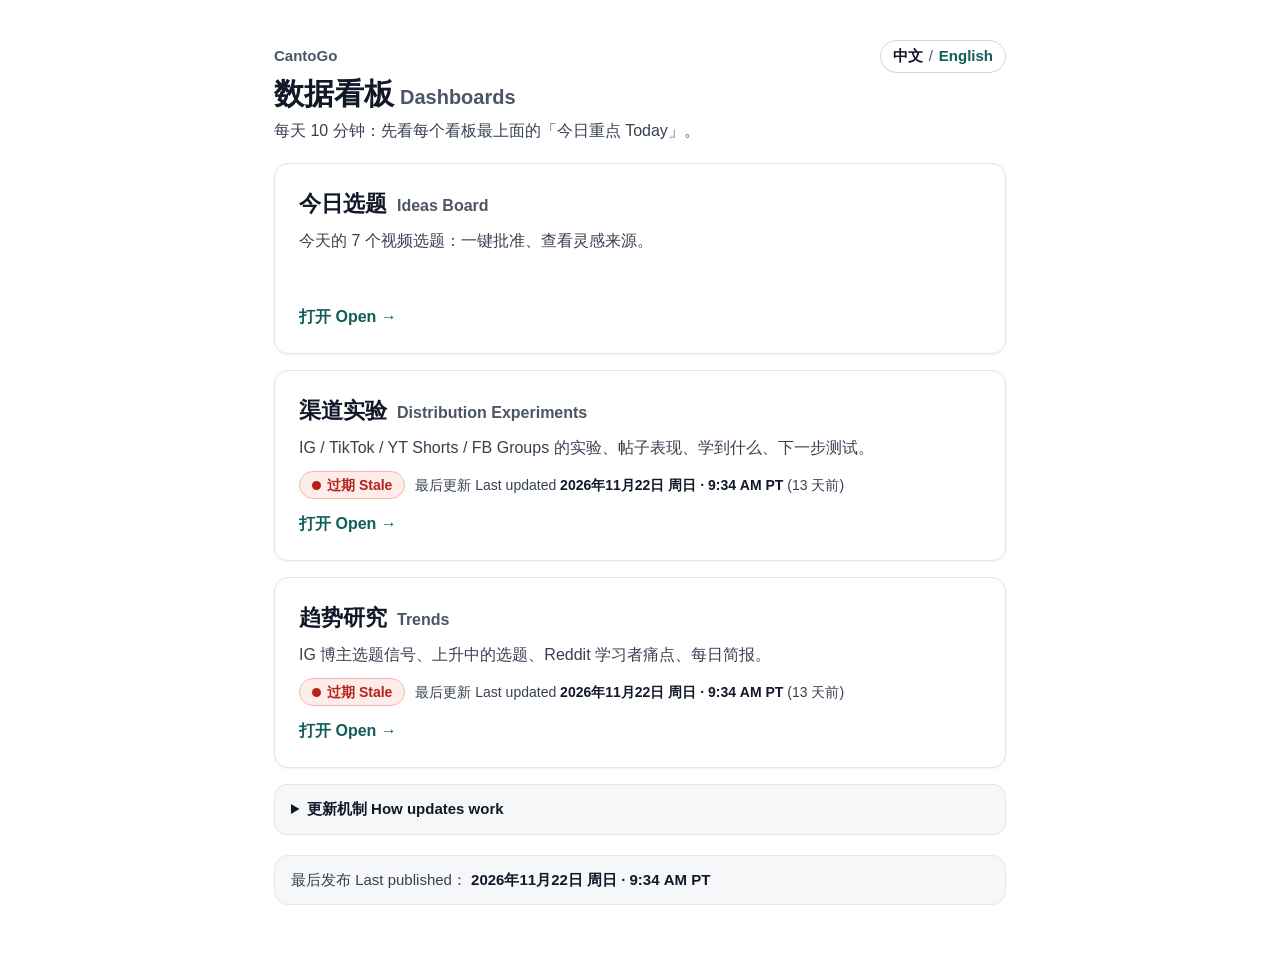
==== commit 1296381c: "Update dashboards 2026-11-22 11:34" ====
--- a/index.html
+++ b/index.html
@@ -5,7 +5,7 @@
 <meta name="robots" content="noindex,nofollow">
 <meta name="viewport" content="width=device-width,initial-scale=1">
 <link rel="icon" href="data:,">
-<meta name="cg-published" content="2026-11-21T09:22:49-08:00">
+<meta name="cg-published" content="2026-11-22T09:34:14-08:00">
 <meta name="cg-page" content="index">
 <title>CantoGo 数据看板 Dashboards</title>
 <style>
@@ -302,10 +302,10 @@
 
 <p class="lead">每天 10 分钟：先看每个看板最上面的「今日重点 Today」。</p>
 <a class="card" href="board.html"><h2>今日选题 <span class="en">Ideas Board</span></h2><p>今天的 7 个视频选题：一键批准、查看灵感来源。</p><div class="cfresh"></div><span class="go">打开 Open →</span></a>
-<a class="card" href="distribution.html" data-published="2026-11-21T09:22:49-08:00"><h2>渠道实验 <span class="en">Distribution Experiments</span></h2><p>IG / TikTok / YT Shorts / FB Groups 的实验、帖子表现、学到什么、下一步测试。</p><div class="cfresh"></div><span class="go">打开 Open →</span></a>
-<a class="card" href="trends.html" data-published="2026-11-21T09:22:49-08:00"><h2>趋势研究 <span class="en">Trends</span></h2><p>IG 博主选题信号、上升中的选题、Reddit 学习者痛点、每日简报。</p><div class="cfresh"></div><span class="go">打开 Open →</span></a>
+<a class="card" href="distribution.html" data-published="2026-11-22T09:34:14-08:00"><h2>渠道实验 <span class="en">Distribution Experiments</span></h2><p>IG / TikTok / YT Shorts / FB Groups 的实验、帖子表现、学到什么、下一步测试。</p><div class="cfresh"></div><span class="go">打开 Open →</span></a>
+<a class="card" href="trends.html" data-published="2026-11-22T09:34:14-08:00"><h2>趋势研究 <span class="en">Trends</span></h2><p>IG 博主选题信号、上升中的选题、Reddit 学习者痛点、每日简报。</p><div class="cfresh"></div><span class="go">打开 Open →</span></a>
 <details class="howup"><summary>更新机制 How updates work</summary><ul><li><b>每天自动更新（包括周末）</b>：每天 8:58 AM PT 开始运行，通常 9:30 AM PT 左右上线。</li><li><b>每次运行收集</b>：扫描追踪中的 IG 博主新帖；拉取 @canto.go 的帖子和 Insights；收集 Reddit 学习者痛点（Reddit 存档可能延迟 1–3 天，最新的帖子可能晚一两天才出现）；合并 Drive「CantoGo Live」文件夹里 Google Sheets 的手动修改；然后重新生成中文和英文看板并发布。</li><li><b>在 CantoGo Live Sheets 里的修改</b>会在下一次运行后出现在看板上（通常是第二天早上）。</li><li><b>周末发的帖子</b>会在第二天早上的运行中收进来（周末也照常运行）。</li><li><b>新鲜度标记</b>：<span class="fbadge f-fresh">最新 Fresh</span> 最近一次每日运行之后已发布；<span class="fbadge f-late">延迟 Late</span> 今天的运行超时 3 小时以上；<span class="fbadge f-stale">过期 Stale</span> 错过 2 次或以上每日运行。每个区块的「数据截至」标签显示底层数据的真实时间。</li></ul></details>
-<div class="pub">最后发布 Last published： <b id="pubAt">2026年11月21日 周六 · 9:22 AM PT</b></div>
+<div class="pub">最后发布 Last published： <b id="pubAt">2026年11月22日 周日 · 9:34 AM PT</b></div>
 </div>
 <script>
 /* CantoGo shared UI helpers v2 — same block is inlined in both dashboards */
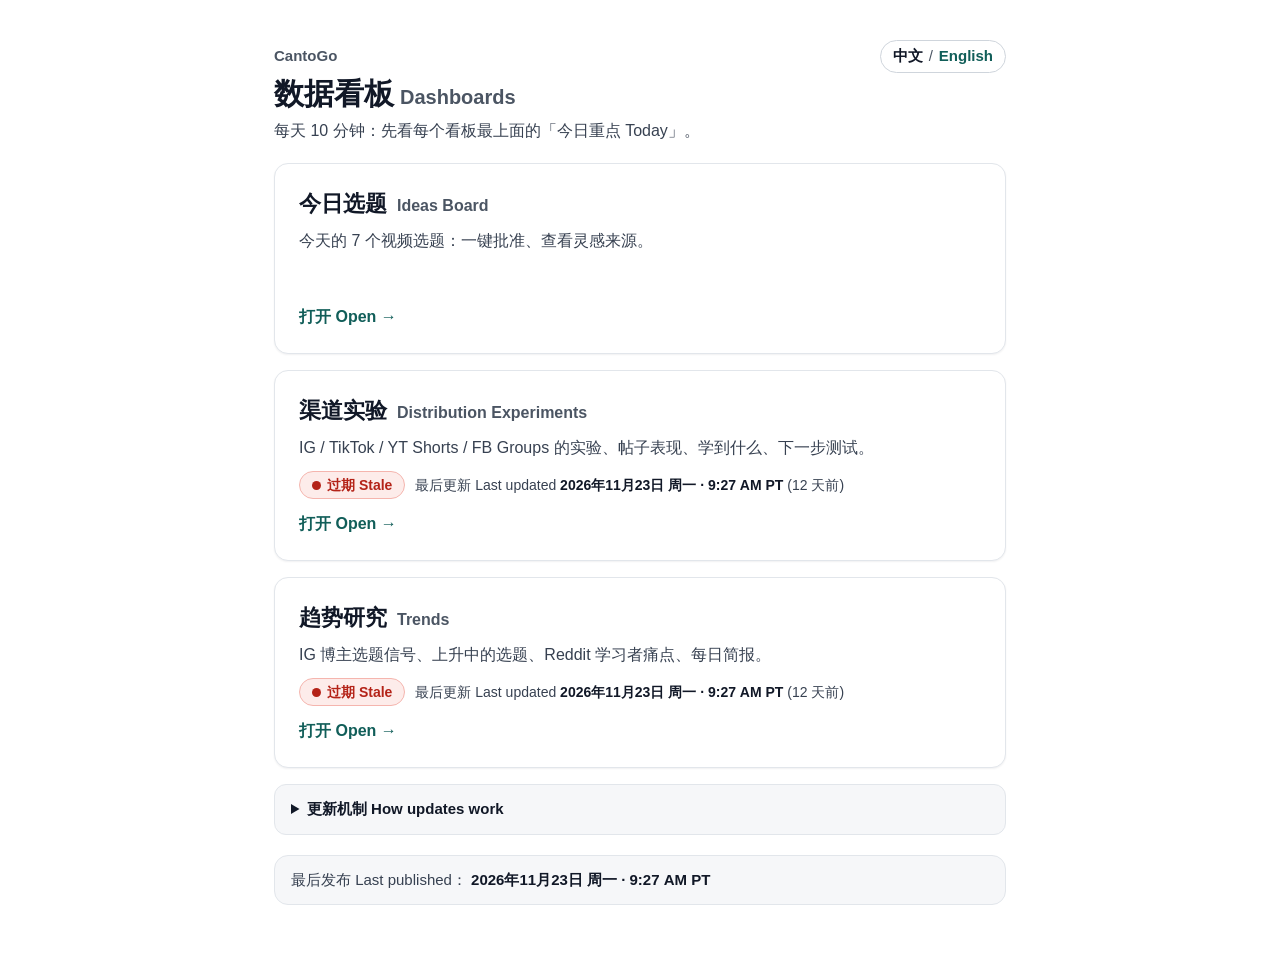
==== commit 5126bcc1: "Update dashboards 2026-11-23 11:27" ====
--- a/index.html
+++ b/index.html
@@ -5,7 +5,7 @@
 <meta name="robots" content="noindex,nofollow">
 <meta name="viewport" content="width=device-width,initial-scale=1">
 <link rel="icon" href="data:,">
-<meta name="cg-published" content="2026-11-22T09:34:14-08:00">
+<meta name="cg-published" content="2026-11-23T09:27:06-08:00">
 <meta name="cg-page" content="index">
 <title>CantoGo 数据看板 Dashboards</title>
 <style>
@@ -302,10 +302,10 @@
 
 <p class="lead">每天 10 分钟：先看每个看板最上面的「今日重点 Today」。</p>
 <a class="card" href="board.html"><h2>今日选题 <span class="en">Ideas Board</span></h2><p>今天的 7 个视频选题：一键批准、查看灵感来源。</p><div class="cfresh"></div><span class="go">打开 Open →</span></a>
-<a class="card" href="distribution.html" data-published="2026-11-22T09:34:14-08:00"><h2>渠道实验 <span class="en">Distribution Experiments</span></h2><p>IG / TikTok / YT Shorts / FB Groups 的实验、帖子表现、学到什么、下一步测试。</p><div class="cfresh"></div><span class="go">打开 Open →</span></a>
-<a class="card" href="trends.html" data-published="2026-11-22T09:34:14-08:00"><h2>趋势研究 <span class="en">Trends</span></h2><p>IG 博主选题信号、上升中的选题、Reddit 学习者痛点、每日简报。</p><div class="cfresh"></div><span class="go">打开 Open →</span></a>
+<a class="card" href="distribution.html" data-published="2026-11-23T09:27:06-08:00"><h2>渠道实验 <span class="en">Distribution Experiments</span></h2><p>IG / TikTok / YT Shorts / FB Groups 的实验、帖子表现、学到什么、下一步测试。</p><div class="cfresh"></div><span class="go">打开 Open →</span></a>
+<a class="card" href="trends.html" data-published="2026-11-23T09:27:06-08:00"><h2>趋势研究 <span class="en">Trends</span></h2><p>IG 博主选题信号、上升中的选题、Reddit 学习者痛点、每日简报。</p><div class="cfresh"></div><span class="go">打开 Open →</span></a>
 <details class="howup"><summary>更新机制 How updates work</summary><ul><li><b>每天自动更新（包括周末）</b>：每天 8:58 AM PT 开始运行，通常 9:30 AM PT 左右上线。</li><li><b>每次运行收集</b>：扫描追踪中的 IG 博主新帖；拉取 @canto.go 的帖子和 Insights；收集 Reddit 学习者痛点（Reddit 存档可能延迟 1–3 天，最新的帖子可能晚一两天才出现）；合并 Drive「CantoGo Live」文件夹里 Google Sheets 的手动修改；然后重新生成中文和英文看板并发布。</li><li><b>在 CantoGo Live Sheets 里的修改</b>会在下一次运行后出现在看板上（通常是第二天早上）。</li><li><b>周末发的帖子</b>会在第二天早上的运行中收进来（周末也照常运行）。</li><li><b>新鲜度标记</b>：<span class="fbadge f-fresh">最新 Fresh</span> 最近一次每日运行之后已发布；<span class="fbadge f-late">延迟 Late</span> 今天的运行超时 3 小时以上；<span class="fbadge f-stale">过期 Stale</span> 错过 2 次或以上每日运行。每个区块的「数据截至」标签显示底层数据的真实时间。</li></ul></details>
-<div class="pub">最后发布 Last published： <b id="pubAt">2026年11月22日 周日 · 9:34 AM PT</b></div>
+<div class="pub">最后发布 Last published： <b id="pubAt">2026年11月23日 周一 · 9:27 AM PT</b></div>
 </div>
 <script>
 /* CantoGo shared UI helpers v2 — same block is inlined in both dashboards */
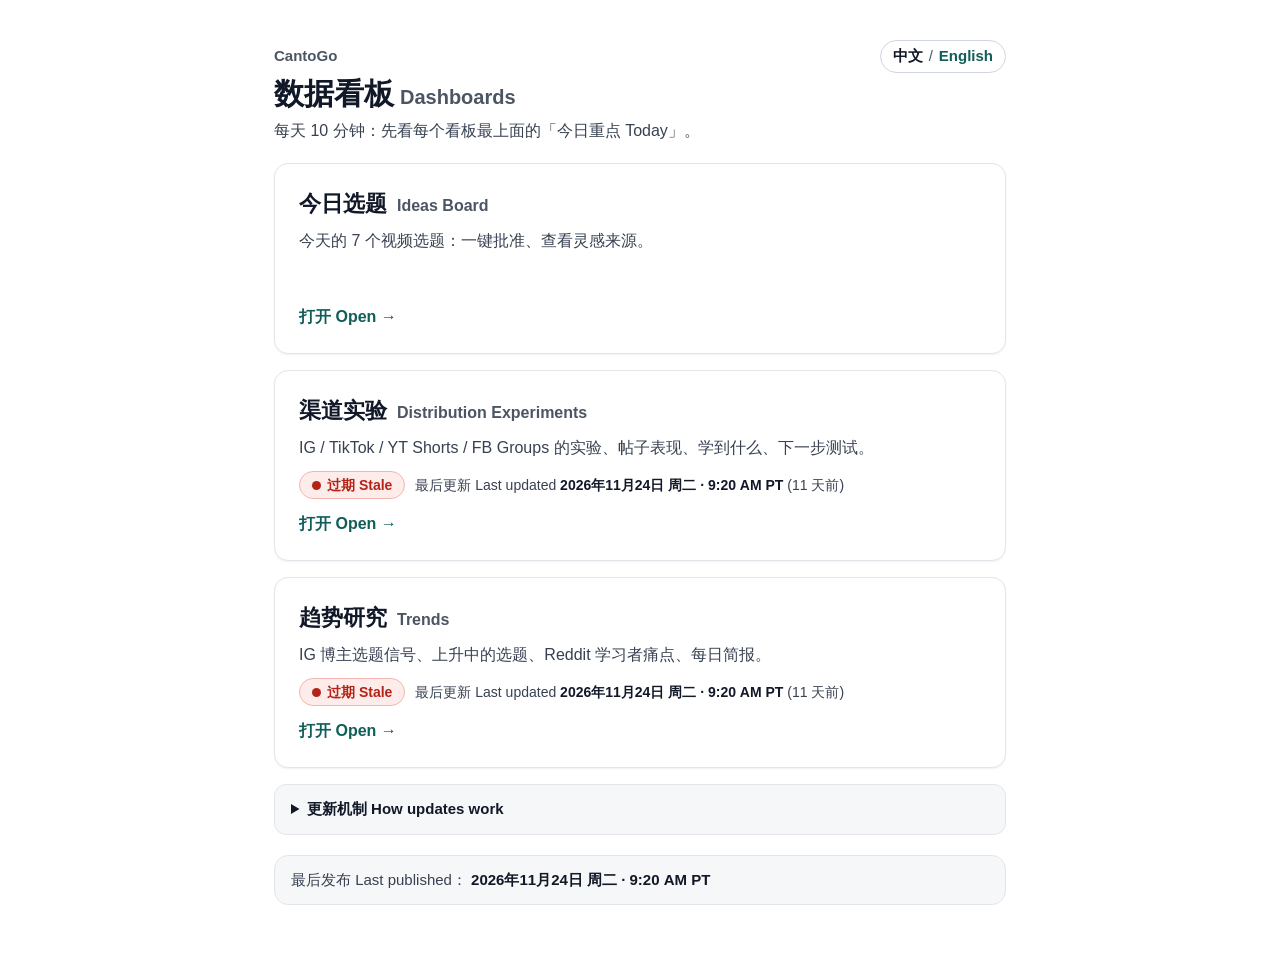
==== commit 03de187d: "Update dashboards 2026-11-24 11:20" ====
--- a/index.html
+++ b/index.html
@@ -5,7 +5,7 @@
 <meta name="robots" content="noindex,nofollow">
 <meta name="viewport" content="width=device-width,initial-scale=1">
 <link rel="icon" href="data:,">
-<meta name="cg-published" content="2026-11-23T09:27:06-08:00">
+<meta name="cg-published" content="2026-11-24T09:20:55-08:00">
 <meta name="cg-page" content="index">
 <title>CantoGo 数据看板 Dashboards</title>
 <style>
@@ -302,10 +302,10 @@
 
 <p class="lead">每天 10 分钟：先看每个看板最上面的「今日重点 Today」。</p>
 <a class="card" href="board.html"><h2>今日选题 <span class="en">Ideas Board</span></h2><p>今天的 7 个视频选题：一键批准、查看灵感来源。</p><div class="cfresh"></div><span class="go">打开 Open →</span></a>
-<a class="card" href="distribution.html" data-published="2026-11-23T09:27:06-08:00"><h2>渠道实验 <span class="en">Distribution Experiments</span></h2><p>IG / TikTok / YT Shorts / FB Groups 的实验、帖子表现、学到什么、下一步测试。</p><div class="cfresh"></div><span class="go">打开 Open →</span></a>
-<a class="card" href="trends.html" data-published="2026-11-23T09:27:06-08:00"><h2>趋势研究 <span class="en">Trends</span></h2><p>IG 博主选题信号、上升中的选题、Reddit 学习者痛点、每日简报。</p><div class="cfresh"></div><span class="go">打开 Open →</span></a>
+<a class="card" href="distribution.html" data-published="2026-11-24T09:20:55-08:00"><h2>渠道实验 <span class="en">Distribution Experiments</span></h2><p>IG / TikTok / YT Shorts / FB Groups 的实验、帖子表现、学到什么、下一步测试。</p><div class="cfresh"></div><span class="go">打开 Open →</span></a>
+<a class="card" href="trends.html" data-published="2026-11-24T09:20:55-08:00"><h2>趋势研究 <span class="en">Trends</span></h2><p>IG 博主选题信号、上升中的选题、Reddit 学习者痛点、每日简报。</p><div class="cfresh"></div><span class="go">打开 Open →</span></a>
 <details class="howup"><summary>更新机制 How updates work</summary><ul><li><b>每天自动更新（包括周末）</b>：每天 8:58 AM PT 开始运行，通常 9:30 AM PT 左右上线。</li><li><b>每次运行收集</b>：扫描追踪中的 IG 博主新帖；拉取 @canto.go 的帖子和 Insights；收集 Reddit 学习者痛点（Reddit 存档可能延迟 1–3 天，最新的帖子可能晚一两天才出现）；合并 Drive「CantoGo Live」文件夹里 Google Sheets 的手动修改；然后重新生成中文和英文看板并发布。</li><li><b>在 CantoGo Live Sheets 里的修改</b>会在下一次运行后出现在看板上（通常是第二天早上）。</li><li><b>周末发的帖子</b>会在第二天早上的运行中收进来（周末也照常运行）。</li><li><b>新鲜度标记</b>：<span class="fbadge f-fresh">最新 Fresh</span> 最近一次每日运行之后已发布；<span class="fbadge f-late">延迟 Late</span> 今天的运行超时 3 小时以上；<span class="fbadge f-stale">过期 Stale</span> 错过 2 次或以上每日运行。每个区块的「数据截至」标签显示底层数据的真实时间。</li></ul></details>
-<div class="pub">最后发布 Last published： <b id="pubAt">2026年11月23日 周一 · 9:27 AM PT</b></div>
+<div class="pub">最后发布 Last published： <b id="pubAt">2026年11月24日 周二 · 9:20 AM PT</b></div>
 </div>
 <script>
 /* CantoGo shared UI helpers v2 — same block is inlined in both dashboards */
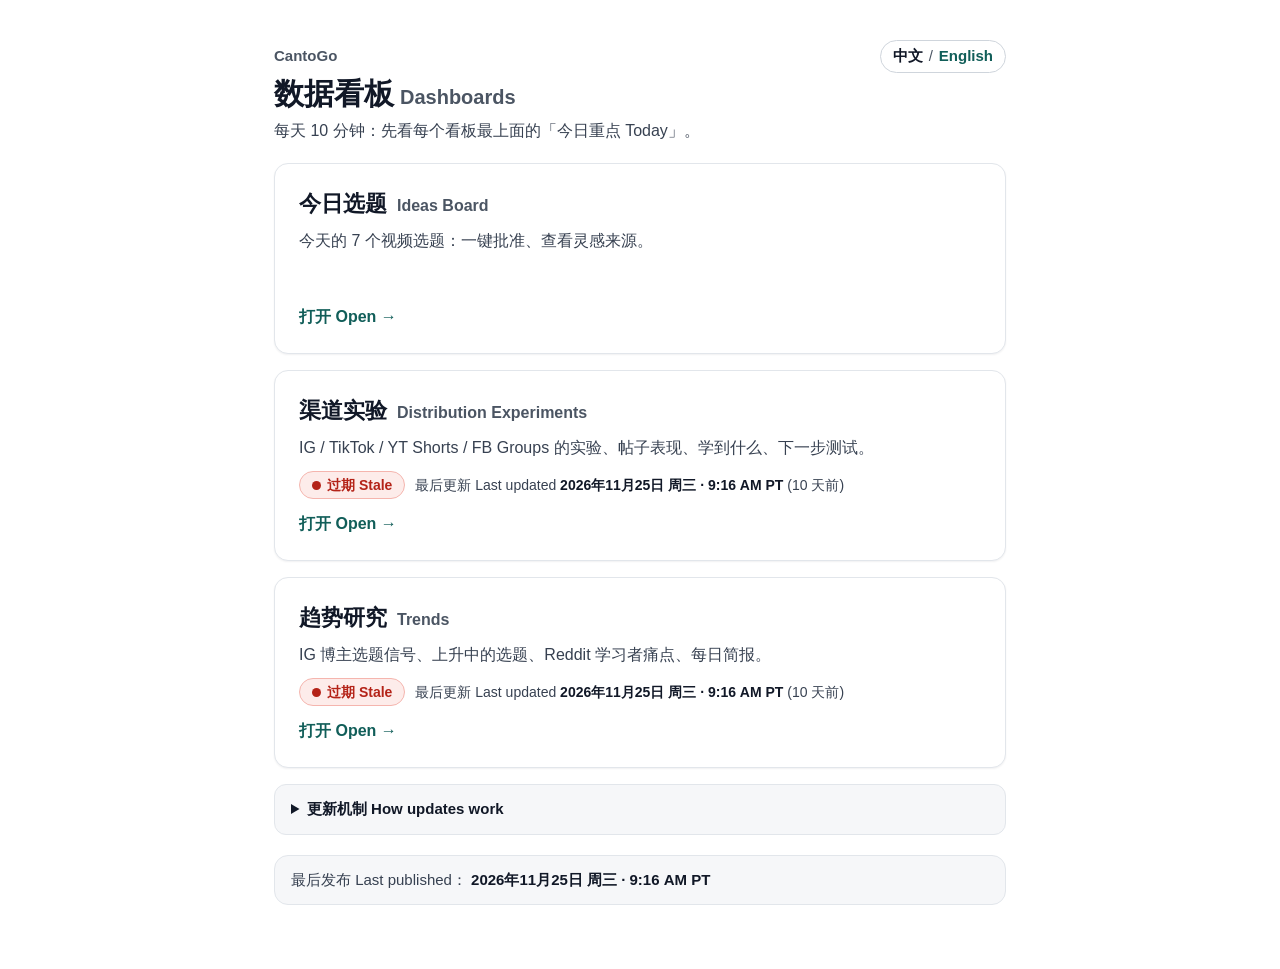
==== commit f997c91a: "Update dashboards 2026-11-25 11:16" ====
--- a/index.html
+++ b/index.html
@@ -5,7 +5,7 @@
 <meta name="robots" content="noindex,nofollow">
 <meta name="viewport" content="width=device-width,initial-scale=1">
 <link rel="icon" href="data:,">
-<meta name="cg-published" content="2026-11-24T09:20:55-08:00">
+<meta name="cg-published" content="2026-11-25T09:16:15-08:00">
 <meta name="cg-page" content="index">
 <title>CantoGo 数据看板 Dashboards</title>
 <style>
@@ -302,10 +302,10 @@
 
 <p class="lead">每天 10 分钟：先看每个看板最上面的「今日重点 Today」。</p>
 <a class="card" href="board.html"><h2>今日选题 <span class="en">Ideas Board</span></h2><p>今天的 7 个视频选题：一键批准、查看灵感来源。</p><div class="cfresh"></div><span class="go">打开 Open →</span></a>
-<a class="card" href="distribution.html" data-published="2026-11-24T09:20:55-08:00"><h2>渠道实验 <span class="en">Distribution Experiments</span></h2><p>IG / TikTok / YT Shorts / FB Groups 的实验、帖子表现、学到什么、下一步测试。</p><div class="cfresh"></div><span class="go">打开 Open →</span></a>
-<a class="card" href="trends.html" data-published="2026-11-24T09:20:55-08:00"><h2>趋势研究 <span class="en">Trends</span></h2><p>IG 博主选题信号、上升中的选题、Reddit 学习者痛点、每日简报。</p><div class="cfresh"></div><span class="go">打开 Open →</span></a>
+<a class="card" href="distribution.html" data-published="2026-11-25T09:16:15-08:00"><h2>渠道实验 <span class="en">Distribution Experiments</span></h2><p>IG / TikTok / YT Shorts / FB Groups 的实验、帖子表现、学到什么、下一步测试。</p><div class="cfresh"></div><span class="go">打开 Open →</span></a>
+<a class="card" href="trends.html" data-published="2026-11-25T09:16:15-08:00"><h2>趋势研究 <span class="en">Trends</span></h2><p>IG 博主选题信号、上升中的选题、Reddit 学习者痛点、每日简报。</p><div class="cfresh"></div><span class="go">打开 Open →</span></a>
 <details class="howup"><summary>更新机制 How updates work</summary><ul><li><b>每天自动更新（包括周末）</b>：每天 8:58 AM PT 开始运行，通常 9:30 AM PT 左右上线。</li><li><b>每次运行收集</b>：扫描追踪中的 IG 博主新帖；拉取 @canto.go 的帖子和 Insights；收集 Reddit 学习者痛点（Reddit 存档可能延迟 1–3 天，最新的帖子可能晚一两天才出现）；合并 Drive「CantoGo Live」文件夹里 Google Sheets 的手动修改；然后重新生成中文和英文看板并发布。</li><li><b>在 CantoGo Live Sheets 里的修改</b>会在下一次运行后出现在看板上（通常是第二天早上）。</li><li><b>周末发的帖子</b>会在第二天早上的运行中收进来（周末也照常运行）。</li><li><b>新鲜度标记</b>：<span class="fbadge f-fresh">最新 Fresh</span> 最近一次每日运行之后已发布；<span class="fbadge f-late">延迟 Late</span> 今天的运行超时 3 小时以上；<span class="fbadge f-stale">过期 Stale</span> 错过 2 次或以上每日运行。每个区块的「数据截至」标签显示底层数据的真实时间。</li></ul></details>
-<div class="pub">最后发布 Last published： <b id="pubAt">2026年11月24日 周二 · 9:20 AM PT</b></div>
+<div class="pub">最后发布 Last published： <b id="pubAt">2026年11月25日 周三 · 9:16 AM PT</b></div>
 </div>
 <script>
 /* CantoGo shared UI helpers v2 — same block is inlined in both dashboards */
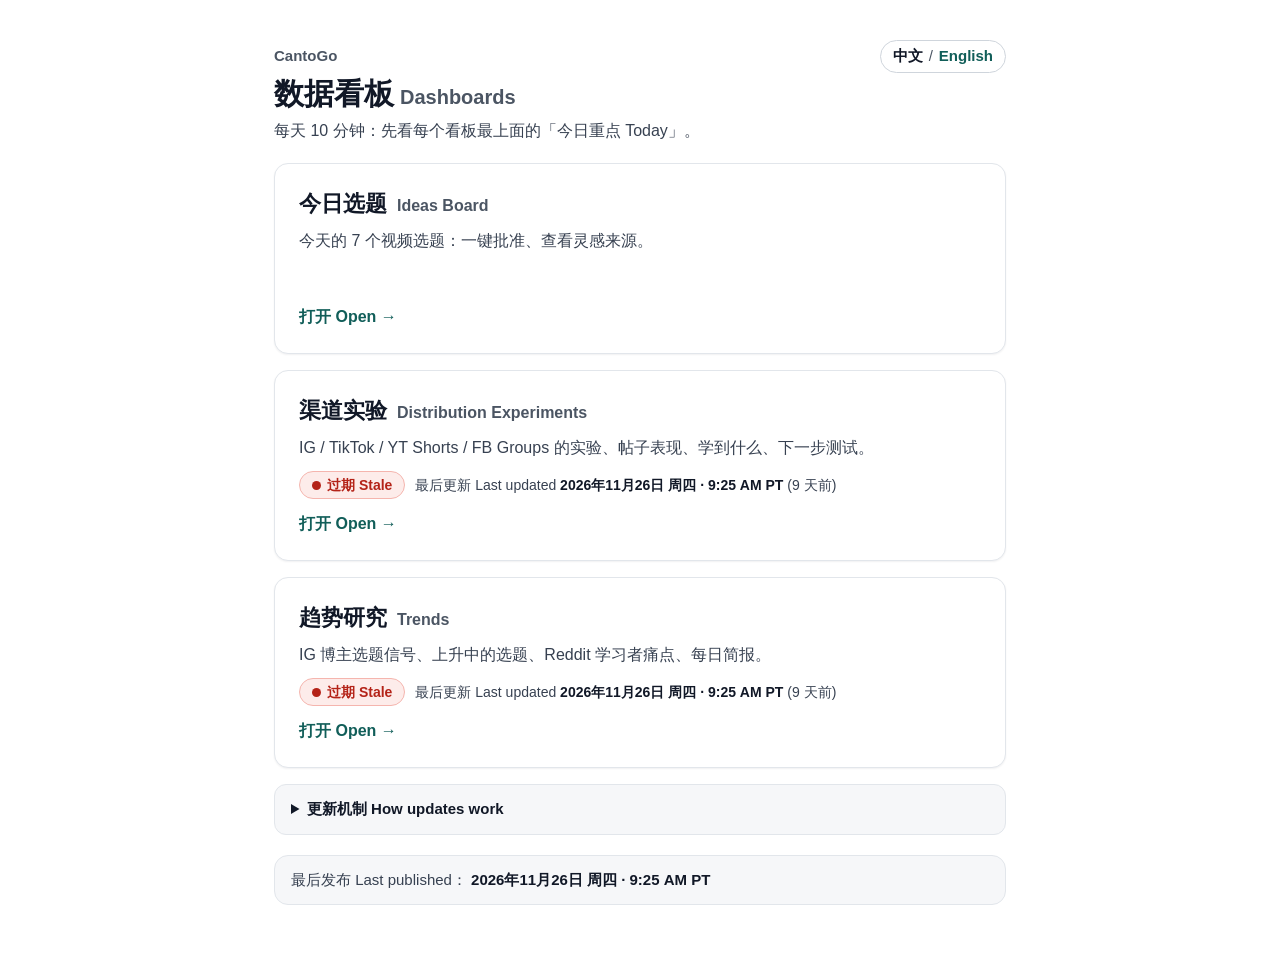
==== commit 3016d4ae: "Update dashboards 2026-11-26 09:25" ====
--- a/index.html
+++ b/index.html
@@ -5,7 +5,7 @@
 <meta name="robots" content="noindex,nofollow">
 <meta name="viewport" content="width=device-width,initial-scale=1">
 <link rel="icon" href="data:,">
-<meta name="cg-published" content="2026-11-25T09:16:15-08:00">
+<meta name="cg-published" content="2026-11-26T09:25:39-08:00">
 <meta name="cg-page" content="index">
 <title>CantoGo 数据看板 Dashboards</title>
 <style>
@@ -302,10 +302,10 @@
 
 <p class="lead">每天 10 分钟：先看每个看板最上面的「今日重点 Today」。</p>
 <a class="card" href="board.html"><h2>今日选题 <span class="en">Ideas Board</span></h2><p>今天的 7 个视频选题：一键批准、查看灵感来源。</p><div class="cfresh"></div><span class="go">打开 Open →</span></a>
-<a class="card" href="distribution.html" data-published="2026-11-25T09:16:15-08:00"><h2>渠道实验 <span class="en">Distribution Experiments</span></h2><p>IG / TikTok / YT Shorts / FB Groups 的实验、帖子表现、学到什么、下一步测试。</p><div class="cfresh"></div><span class="go">打开 Open →</span></a>
-<a class="card" href="trends.html" data-published="2026-11-25T09:16:15-08:00"><h2>趋势研究 <span class="en">Trends</span></h2><p>IG 博主选题信号、上升中的选题、Reddit 学习者痛点、每日简报。</p><div class="cfresh"></div><span class="go">打开 Open →</span></a>
+<a class="card" href="distribution.html" data-published="2026-11-26T09:25:39-08:00"><h2>渠道实验 <span class="en">Distribution Experiments</span></h2><p>IG / TikTok / YT Shorts / FB Groups 的实验、帖子表现、学到什么、下一步测试。</p><div class="cfresh"></div><span class="go">打开 Open →</span></a>
+<a class="card" href="trends.html" data-published="2026-11-26T09:25:39-08:00"><h2>趋势研究 <span class="en">Trends</span></h2><p>IG 博主选题信号、上升中的选题、Reddit 学习者痛点、每日简报。</p><div class="cfresh"></div><span class="go">打开 Open →</span></a>
 <details class="howup"><summary>更新机制 How updates work</summary><ul><li><b>每天自动更新（包括周末）</b>：每天 8:58 AM PT 开始运行，通常 9:30 AM PT 左右上线。</li><li><b>每次运行收集</b>：扫描追踪中的 IG 博主新帖；拉取 @canto.go 的帖子和 Insights；收集 Reddit 学习者痛点（Reddit 存档可能延迟 1–3 天，最新的帖子可能晚一两天才出现）；合并 Drive「CantoGo Live」文件夹里 Google Sheets 的手动修改；然后重新生成中文和英文看板并发布。</li><li><b>在 CantoGo Live Sheets 里的修改</b>会在下一次运行后出现在看板上（通常是第二天早上）。</li><li><b>周末发的帖子</b>会在第二天早上的运行中收进来（周末也照常运行）。</li><li><b>新鲜度标记</b>：<span class="fbadge f-fresh">最新 Fresh</span> 最近一次每日运行之后已发布；<span class="fbadge f-late">延迟 Late</span> 今天的运行超时 3 小时以上；<span class="fbadge f-stale">过期 Stale</span> 错过 2 次或以上每日运行。每个区块的「数据截至」标签显示底层数据的真实时间。</li></ul></details>
-<div class="pub">最后发布 Last published： <b id="pubAt">2026年11月25日 周三 · 9:16 AM PT</b></div>
+<div class="pub">最后发布 Last published： <b id="pubAt">2026年11月26日 周四 · 9:25 AM PT</b></div>
 </div>
 <script>
 /* CantoGo shared UI helpers v2 — same block is inlined in both dashboards */
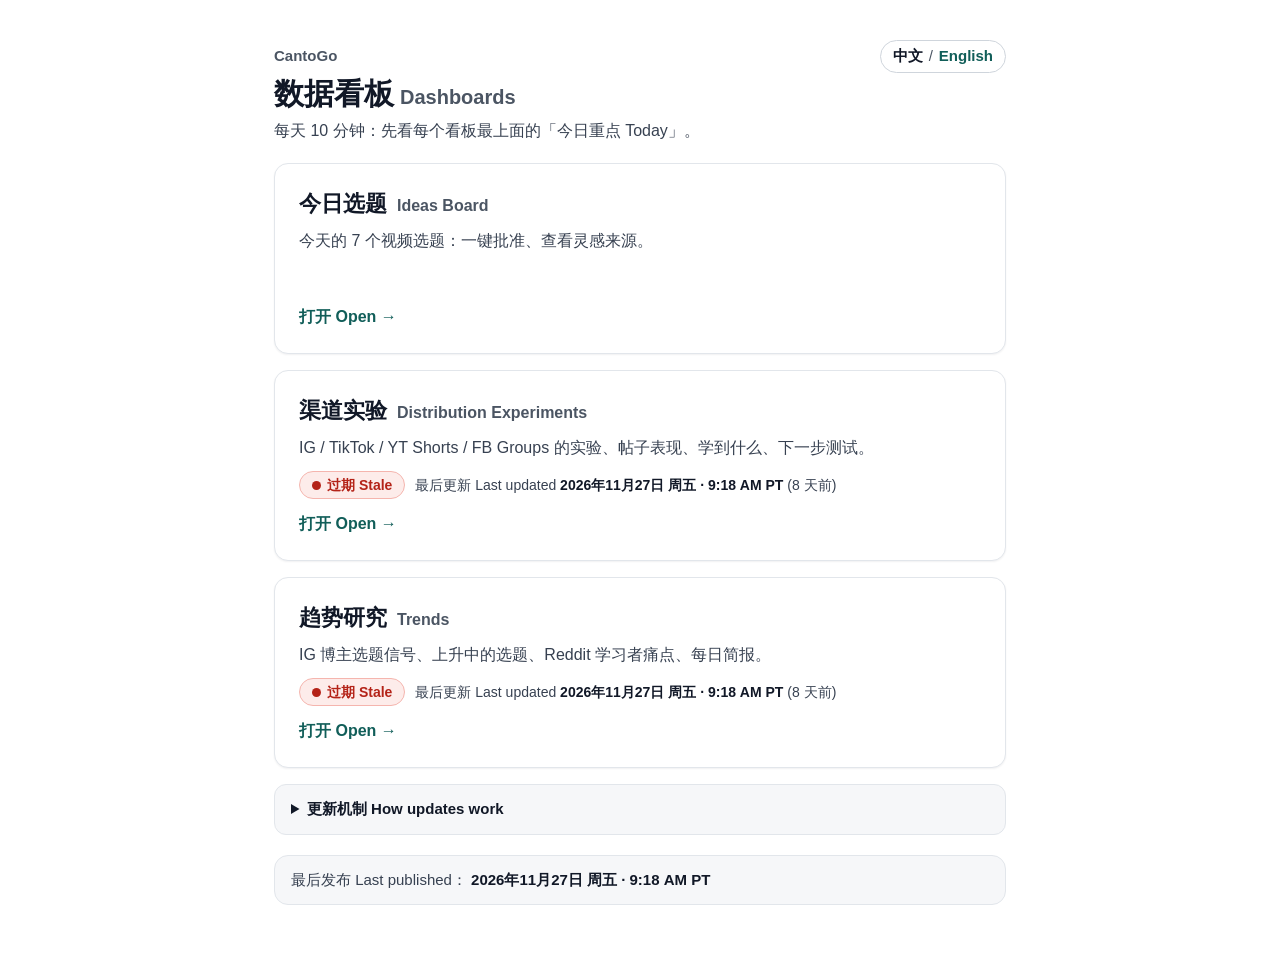
==== commit 441bbaa4: "Update dashboards 2026-11-27 09:18" ====
--- a/index.html
+++ b/index.html
@@ -5,7 +5,7 @@
 <meta name="robots" content="noindex,nofollow">
 <meta name="viewport" content="width=device-width,initial-scale=1">
 <link rel="icon" href="data:,">
-<meta name="cg-published" content="2026-11-26T09:25:39-08:00">
+<meta name="cg-published" content="2026-11-27T09:18:30-08:00">
 <meta name="cg-page" content="index">
 <title>CantoGo 数据看板 Dashboards</title>
 <style>
@@ -302,10 +302,10 @@
 
 <p class="lead">每天 10 分钟：先看每个看板最上面的「今日重点 Today」。</p>
 <a class="card" href="board.html"><h2>今日选题 <span class="en">Ideas Board</span></h2><p>今天的 7 个视频选题：一键批准、查看灵感来源。</p><div class="cfresh"></div><span class="go">打开 Open →</span></a>
-<a class="card" href="distribution.html" data-published="2026-11-26T09:25:39-08:00"><h2>渠道实验 <span class="en">Distribution Experiments</span></h2><p>IG / TikTok / YT Shorts / FB Groups 的实验、帖子表现、学到什么、下一步测试。</p><div class="cfresh"></div><span class="go">打开 Open →</span></a>
-<a class="card" href="trends.html" data-published="2026-11-26T09:25:39-08:00"><h2>趋势研究 <span class="en">Trends</span></h2><p>IG 博主选题信号、上升中的选题、Reddit 学习者痛点、每日简报。</p><div class="cfresh"></div><span class="go">打开 Open →</span></a>
+<a class="card" href="distribution.html" data-published="2026-11-27T09:18:30-08:00"><h2>渠道实验 <span class="en">Distribution Experiments</span></h2><p>IG / TikTok / YT Shorts / FB Groups 的实验、帖子表现、学到什么、下一步测试。</p><div class="cfresh"></div><span class="go">打开 Open →</span></a>
+<a class="card" href="trends.html" data-published="2026-11-27T09:18:30-08:00"><h2>趋势研究 <span class="en">Trends</span></h2><p>IG 博主选题信号、上升中的选题、Reddit 学习者痛点、每日简报。</p><div class="cfresh"></div><span class="go">打开 Open →</span></a>
 <details class="howup"><summary>更新机制 How updates work</summary><ul><li><b>每天自动更新（包括周末）</b>：每天 8:58 AM PT 开始运行，通常 9:30 AM PT 左右上线。</li><li><b>每次运行收集</b>：扫描追踪中的 IG 博主新帖；拉取 @canto.go 的帖子和 Insights；收集 Reddit 学习者痛点（Reddit 存档可能延迟 1–3 天，最新的帖子可能晚一两天才出现）；合并 Drive「CantoGo Live」文件夹里 Google Sheets 的手动修改；然后重新生成中文和英文看板并发布。</li><li><b>在 CantoGo Live Sheets 里的修改</b>会在下一次运行后出现在看板上（通常是第二天早上）。</li><li><b>周末发的帖子</b>会在第二天早上的运行中收进来（周末也照常运行）。</li><li><b>新鲜度标记</b>：<span class="fbadge f-fresh">最新 Fresh</span> 最近一次每日运行之后已发布；<span class="fbadge f-late">延迟 Late</span> 今天的运行超时 3 小时以上；<span class="fbadge f-stale">过期 Stale</span> 错过 2 次或以上每日运行。每个区块的「数据截至」标签显示底层数据的真实时间。</li></ul></details>
-<div class="pub">最后发布 Last published： <b id="pubAt">2026年11月26日 周四 · 9:25 AM PT</b></div>
+<div class="pub">最后发布 Last published： <b id="pubAt">2026年11月27日 周五 · 9:18 AM PT</b></div>
 </div>
 <script>
 /* CantoGo shared UI helpers v2 — same block is inlined in both dashboards */
